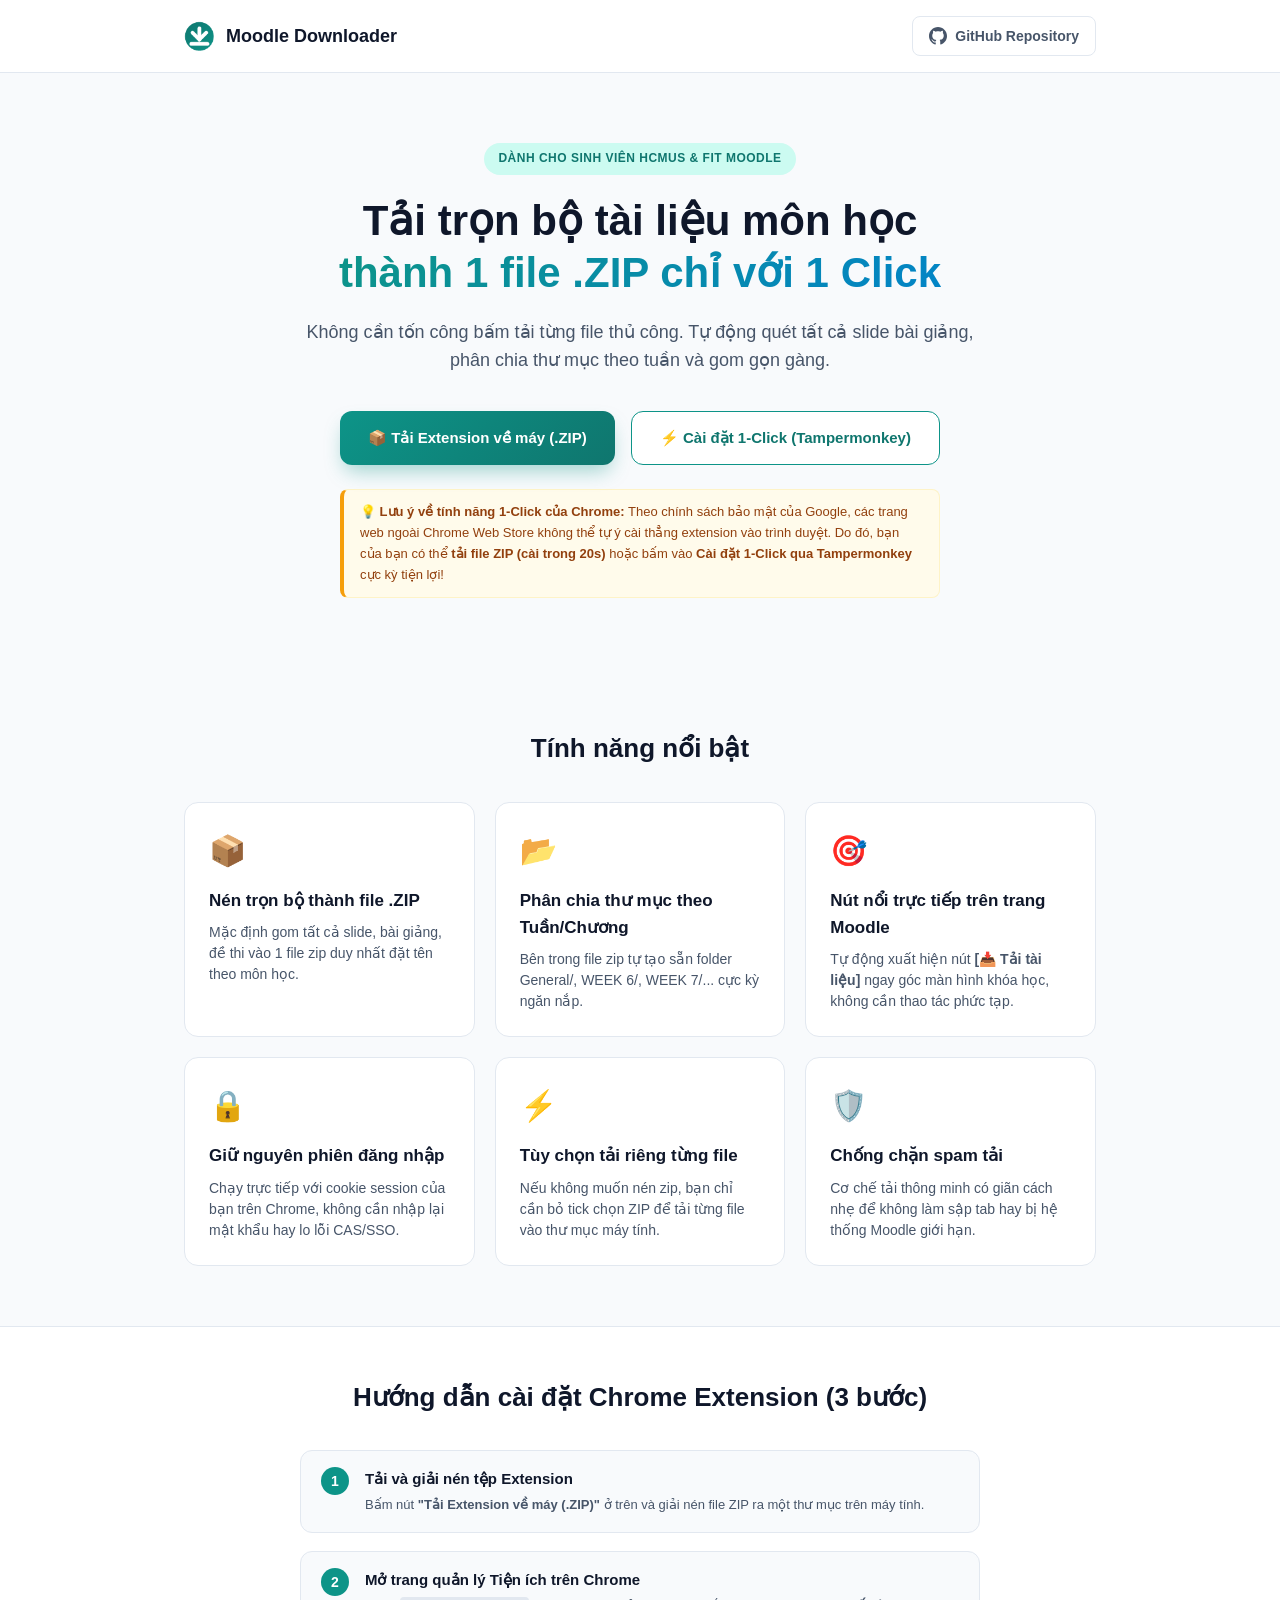
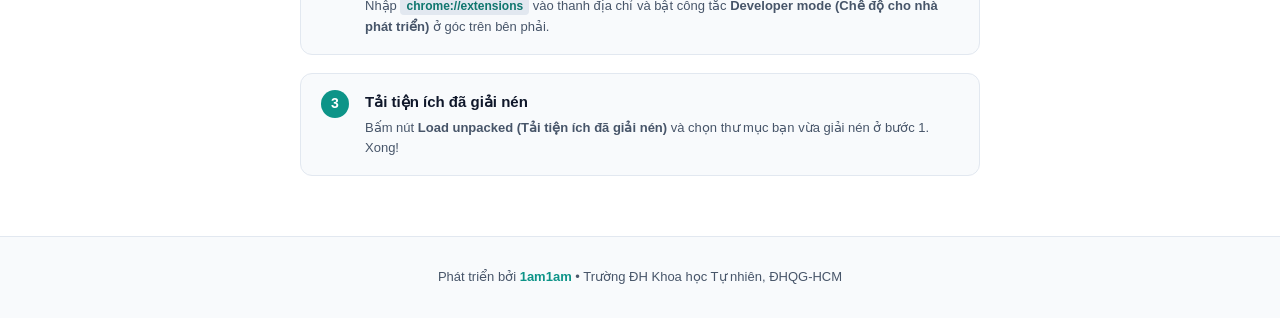
==== index.html @ b81a69bd "feat: initial commit for Moodle Course Resource Downloader" ====
<!DOCTYPE html>
<html lang="vi">
<head>
  <meta charset="UTF-8">
  <meta name="viewport" content="width=device-width, initial-scale=1.0">
  <title>Moodle Course Resource Downloader | FIT@HCMUS</title>
  <link rel="icon" href="icons/icon48.png" type="image/png">
  <style>
    :root {
      --primary: #0d9488;
      --primary-dark: #0f766e;
      --primary-light: #ccfbf1;
      --accent: #14b8a6;
      --text-main: #0f172a;
      --text-muted: #475569;
      --bg: #f8fafc;
      --card-bg: #ffffff;
    }

    * {
      box-sizing: border-box;
      margin: 0;
      padding: 0;
      font-family: -apple-system, BlinkMacSystemFont, "Segoe UI", Roboto, Helvetica, Arial, sans-serif;
    }

    body {
      background-color: var(--bg);
      color: var(--text-main);
      line-height: 1.6;
    }

    .container {
      max-width: 960px;
      margin: 0 auto;
      padding: 0 24px;
    }

    /* Header */
    header {
      background: #ffffff;
      border-bottom: 1px solid #e2e8f0;
      padding: 16px 0;
    }

    .nav-wrapper {
      display: flex;
      justify-content: space-between;
      align-items: center;
    }

    .logo-badge {
      display: flex;
      align-items: center;
      gap: 12px;
      text-decoration: none;
      color: var(--text-main);
      font-weight: 700;
      font-size: 18px;
    }

    .github-link {
      display: flex;
      align-items: center;
      gap: 8px;
      text-decoration: none;
      color: var(--text-muted);
      font-weight: 600;
      font-size: 14px;
      padding: 8px 16px;
      border-radius: 8px;
      border: 1px solid #e2e8f0;
      transition: all 0.2s;
    }

    .github-link:hover {
      background: #f1f5f9;
      color: var(--text-main);
    }

    /* Hero Section */
    .hero {
      padding: 70px 0 50px;
      text-align: center;
    }

    .badge-pill {
      display: inline-block;
      background: var(--primary-light);
      color: var(--primary-dark);
      font-size: 12px;
      font-weight: 700;
      padding: 6px 14px;
      border-radius: 999px;
      text-transform: uppercase;
      letter-spacing: 0.5px;
      margin-bottom: 20px;
    }

    .hero h1 {
      font-size: 42px;
      font-weight: 800;
      line-height: 1.25;
      color: var(--text-main);
      margin-bottom: 18px;
    }

    .hero h1 span {
      background: linear-gradient(135deg, var(--primary) 0%, #0284c7 100%);
      -webkit-background-clip: text;
      -webkit-text-fill-color: transparent;
    }

    .hero p {
      font-size: 18px;
      color: var(--text-muted);
      max-width: 680px;
      margin: 0 auto 36px;
    }

    /* CTA Buttons */
    .cta-group {
      display: flex;
      justify-content: center;
      gap: 16px;
      flex-wrap: wrap;
      margin-bottom: 24px;
    }

    .btn {
      display: inline-flex;
      align-items: center;
      gap: 10px;
      padding: 14px 28px;
      border-radius: 12px;
      font-size: 15px;
      font-weight: 700;
      text-decoration: none;
      cursor: pointer;
      transition: all 0.2s cubic-bezier(0.4, 0, 0.2, 1);
    }

    .btn-primary {
      background: linear-gradient(135deg, var(--primary) 0%, var(--primary-dark) 100%);
      color: #ffffff;
      box-shadow: 0 10px 20px -5px rgba(13, 148, 136, 0.4);
    }

    .btn-primary:hover {
      transform: translateY(-2px);
      box-shadow: 0 14px 25px -5px rgba(13, 148, 136, 0.5);
    }

    .btn-secondary {
      background: #ffffff;
      color: var(--primary-dark);
      border: 1.5px solid var(--primary);
    }

    .btn-secondary:hover {
      background: var(--primary-light);
      transform: translateY(-2px);
    }

    /* Notice box */
    .chrome-notice {
      max-width: 600px;
      margin: 0 auto 40px;
      background: #fffbeb;
      border: 1px solid #fef3c7;
      border-left: 4px solid #f59e0b;
      padding: 12px 16px;
      border-radius: 8px;
      font-size: 13px;
      color: #92400e;
      text-align: left;
    }

    /* Features Grid */
    .features-section {
      padding: 40px 0 60px;
    }

    .section-title {
      text-align: center;
      font-size: 26px;
      font-weight: 800;
      margin-bottom: 32px;
    }

    .grid {
      display: grid;
      grid-template-columns: repeat(auto-fit, minmax(280px, 1fr));
      gap: 20px;
    }

    .card {
      background: var(--card-bg);
      border: 1px solid #e2e8f0;
      border-radius: 14px;
      padding: 24px;
      transition: transform 0.2s, box-shadow 0.2s;
    }

    .card:hover {
      transform: translateY(-3px);
      box-shadow: 0 12px 20px -8px rgba(0, 0, 0, 0.08);
    }

    .card-icon {
      font-size: 30px;
      margin-bottom: 12px;
    }

    .card h3 {
      font-size: 17px;
      font-weight: 700;
      margin-bottom: 8px;
      color: var(--text-main);
    }

    .card p {
      font-size: 14px;
      color: var(--text-muted);
      line-height: 1.5;
    }

    /* Steps Section */
    .steps-section {
      background: #ffffff;
      border-top: 1px solid #e2e8f0;
      border-bottom: 1px solid #e2e8f0;
      padding: 50px 0 60px;
    }

    .step-list {
      display: flex;
      flex-direction: column;
      gap: 18px;
      max-width: 680px;
      margin: 0 auto;
    }

    .step-item {
      display: flex;
      align-items: flex-start;
      gap: 16px;
      background: #f8fafc;
      border: 1px solid #e2e8f0;
      padding: 16px 20px;
      border-radius: 12px;
    }

    .step-number {
      background: var(--primary);
      color: #ffffff;
      width: 28px;
      height: 28px;
      border-radius: 50%;
      display: flex;
      align-items: center;
      justify-content: center;
      font-weight: 700;
      font-size: 14px;
      flex-shrink: 0;
    }

    .step-content h4 {
      font-size: 15px;
      font-weight: 700;
      margin-bottom: 4px;
    }

    .step-content p {
      font-size: 13px;
      color: var(--text-muted);
    }

    .step-content code {
      background: #e2e8f0;
      padding: 2px 6px;
      border-radius: 4px;
      font-size: 12px;
      color: var(--primary-dark);
      font-weight: 600;
    }

    /* Footer */
    footer {
      padding: 30px 0;
      text-align: center;
      font-size: 13px;
      color: var(--text-muted);
    }

    footer a {
      color: var(--primary);
      text-decoration: none;
      font-weight: 600;
    }
  </style>
</head>
<body>

  <!-- Navigation -->
  <header>
    <div class="container nav-wrapper">
      <a href="#" class="logo-badge">
        <img src="icons/icon48.png" alt="Logo" width="30" height="30">
        <span>Moodle Downloader</span>
      </a>
      <a href="https://github.com/1am1am/moodle-resource-downloader" target="_blank" class="github-link">
        <svg width="18" height="18" viewBox="0 0 24 24" fill="currentColor">
          <path d="M12 0c-6.626 0-12 5.373-12 12 0 5.302 3.438 9.8 8.207 11.387.599.111.793-.261.793-.577v-2.234c-3.338.726-4.033-1.416-4.033-1.416-.546-1.387-1.333-1.756-1.333-1.756-1.089-.745.083-.729.083-.729 1.205.084 1.839 1.237 1.839 1.237 1.07 1.834 2.807 1.304 3.492.997.107-.775.418-1.305.762-1.604-2.665-.305-5.467-1.334-5.467-5.931 0-1.311.469-2.381 1.236-3.221-.124-.303-.535-1.524.117-3.176 0 0 1.008-.322 3.301 1.23.957-.266 1.983-.399 3.003-.404 1.02.005 2.047.138 3.006.404 2.291-1.552 3.297-1.23 3.297-1.23.653 1.653.242 2.874.118 3.176.77.84 1.235 1.911 1.235 3.221 0 4.609-2.807 5.624-5.479 5.921.43.372.823 1.102.823 2.222v3.293c0 .319.192.694.801.576 4.765-1.589 8.199-6.086 8.199-11.386 0-6.627-5.373-12-12-12z"/>
        </svg>
        <span>GitHub Repository</span>
      </a>
    </div>
  </header>

  <!-- Hero -->
  <section class="hero">
    <div class="container">
      <span class="badge-pill">Dành cho sinh viên HCMUS & FIT Moodle</span>
      <h1>Tải trọn bộ tài liệu môn học<br><span>thành 1 file .ZIP chỉ với 1 Click</span></h1>
      <p>Không cần tốn công bấm tải từng file thủ công. Tự động quét tất cả slide bài giảng, phân chia thư mục theo tuần và gom gọn gàng.</p>

      <div class="cta-group">
        <a href="moodle-downloader-extension.zip" class="btn btn-primary" download>
          <span>📦 Tải Extension về máy (.ZIP)</span>
        </a>
        <a href="https://raw.githubusercontent.com/1am1am/moodle-resource-downloader/main/moodle-downloader.user.js" class="btn btn-secondary" target="_blank">
          <span>⚡ Cài đặt 1-Click (Tampermonkey)</span>
        </a>
      </div>

      <div class="chrome-notice">
        <strong>💡 Lưu ý về tính năng 1-Click của Chrome:</strong> Theo chính sách bảo mật của Google, các trang web ngoài Chrome Web Store không thể tự ý cài thẳng extension vào trình duyệt. Do đó, bạn của bạn có thể <strong>tải file ZIP (cài trong 20s)</strong> hoặc bấm vào <strong>Cài đặt 1-Click qua Tampermonkey</strong> cực kỳ tiện lợi!
      </div>
    </div>
  </section>

  <!-- Features -->
  <section class="features-section">
    <div class="container">
      <h2 class="section-title">Tính năng nổi bật</h2>
      <div class="grid">
        <div class="card">
          <div class="card-icon">📦</div>
          <h3>Nén trọn bộ thành file .ZIP</h3>
          <p>Mặc định gom tất cả slide, bài giảng, đề thi vào 1 file zip duy nhất đặt tên theo môn học.</p>
        </div>
        <div class="card">
          <div class="card-icon">📂</div>
          <h3>Phân chia thư mục theo Tuần/Chương</h3>
          <p>Bên trong file zip tự tạo sẵn folder <code>General/</code>, <code>WEEK 6/</code>, <code>WEEK 7/</code>... cực kỳ ngăn nắp.</p>
        </div>
        <div class="card">
          <div class="card-icon">🎯</div>
          <h3>Nút nổi trực tiếp trên trang Moodle</h3>
          <p>Tự động xuất hiện nút <strong>[📥 Tải tài liệu]</strong> ngay góc màn hình khóa học, không cần thao tác phức tạp.</p>
        </div>
        <div class="card">
          <div class="card-icon">🔒</div>
          <h3>Giữ nguyên phiên đăng nhập</h3>
          <p>Chạy trực tiếp với cookie session của bạn trên Chrome, không cần nhập lại mật khẩu hay lo lỗi CAS/SSO.</p>
        </div>
        <div class="card">
          <div class="card-icon">⚡</div>
          <h3>Tùy chọn tải riêng từng file</h3>
          <p>Nếu không muốn nén zip, bạn chỉ cần bỏ tick chọn ZIP để tải từng file vào thư mục máy tính.</p>
        </div>
        <div class="card">
          <div class="card-icon">🛡️</div>
          <h3>Chống chặn spam tải</h3>
          <p>Cơ chế tải thông minh có giãn cách nhẹ để không làm sập tab hay bị hệ thống Moodle giới hạn.</p>
        </div>
      </div>
    </div>
  </section>

  <!-- Installation Steps -->
  <section class="steps-section">
    <div class="container">
      <h2 class="section-title">Hướng dẫn cài đặt Chrome Extension (3 bước)</h2>
      <div class="step-list">
        <div class="step-item">
          <div class="step-number">1</div>
          <div class="step-content">
            <h4>Tải và giải nén tệp Extension</h4>
            <p>Bấm nút <strong>"Tải Extension về máy (.ZIP)"</strong> ở trên và giải nén file ZIP ra một thư mục trên máy tính.</p>
          </div>
        </div>
        <div class="step-item">
          <div class="step-number">2</div>
          <div class="step-content">
            <h4>Mở trang quản lý Tiện ích trên Chrome</h4>
            <p>Nhập <code>chrome://extensions</code> vào thanh địa chỉ và bật công tắc <strong>Developer mode (Chế độ cho nhà phát triển)</strong> ở góc trên bên phải.</p>
          </div>
        </div>
        <div class="step-item">
          <div class="step-number">3</div>
          <div class="step-content">
            <h4>Tải tiện ích đã giải nén</h4>
            <p>Bấm nút <strong>Load unpacked (Tải tiện ích đã giải nén)</strong> và chọn thư mục bạn vừa giải nén ở bước 1. Xong!</p>
          </div>
        </div>
      </div>
    </div>
  </section>

  <!-- Footer -->
  <footer>
    <div class="container">
      <p>Phát triển bởi <a href="https://github.com/1am1am" target="_blank">1am1am</a> • Trường ĐH Khoa học Tự nhiên, ĐHQG-HCM</p>
    </div>
  </footer>

</body>
</html>
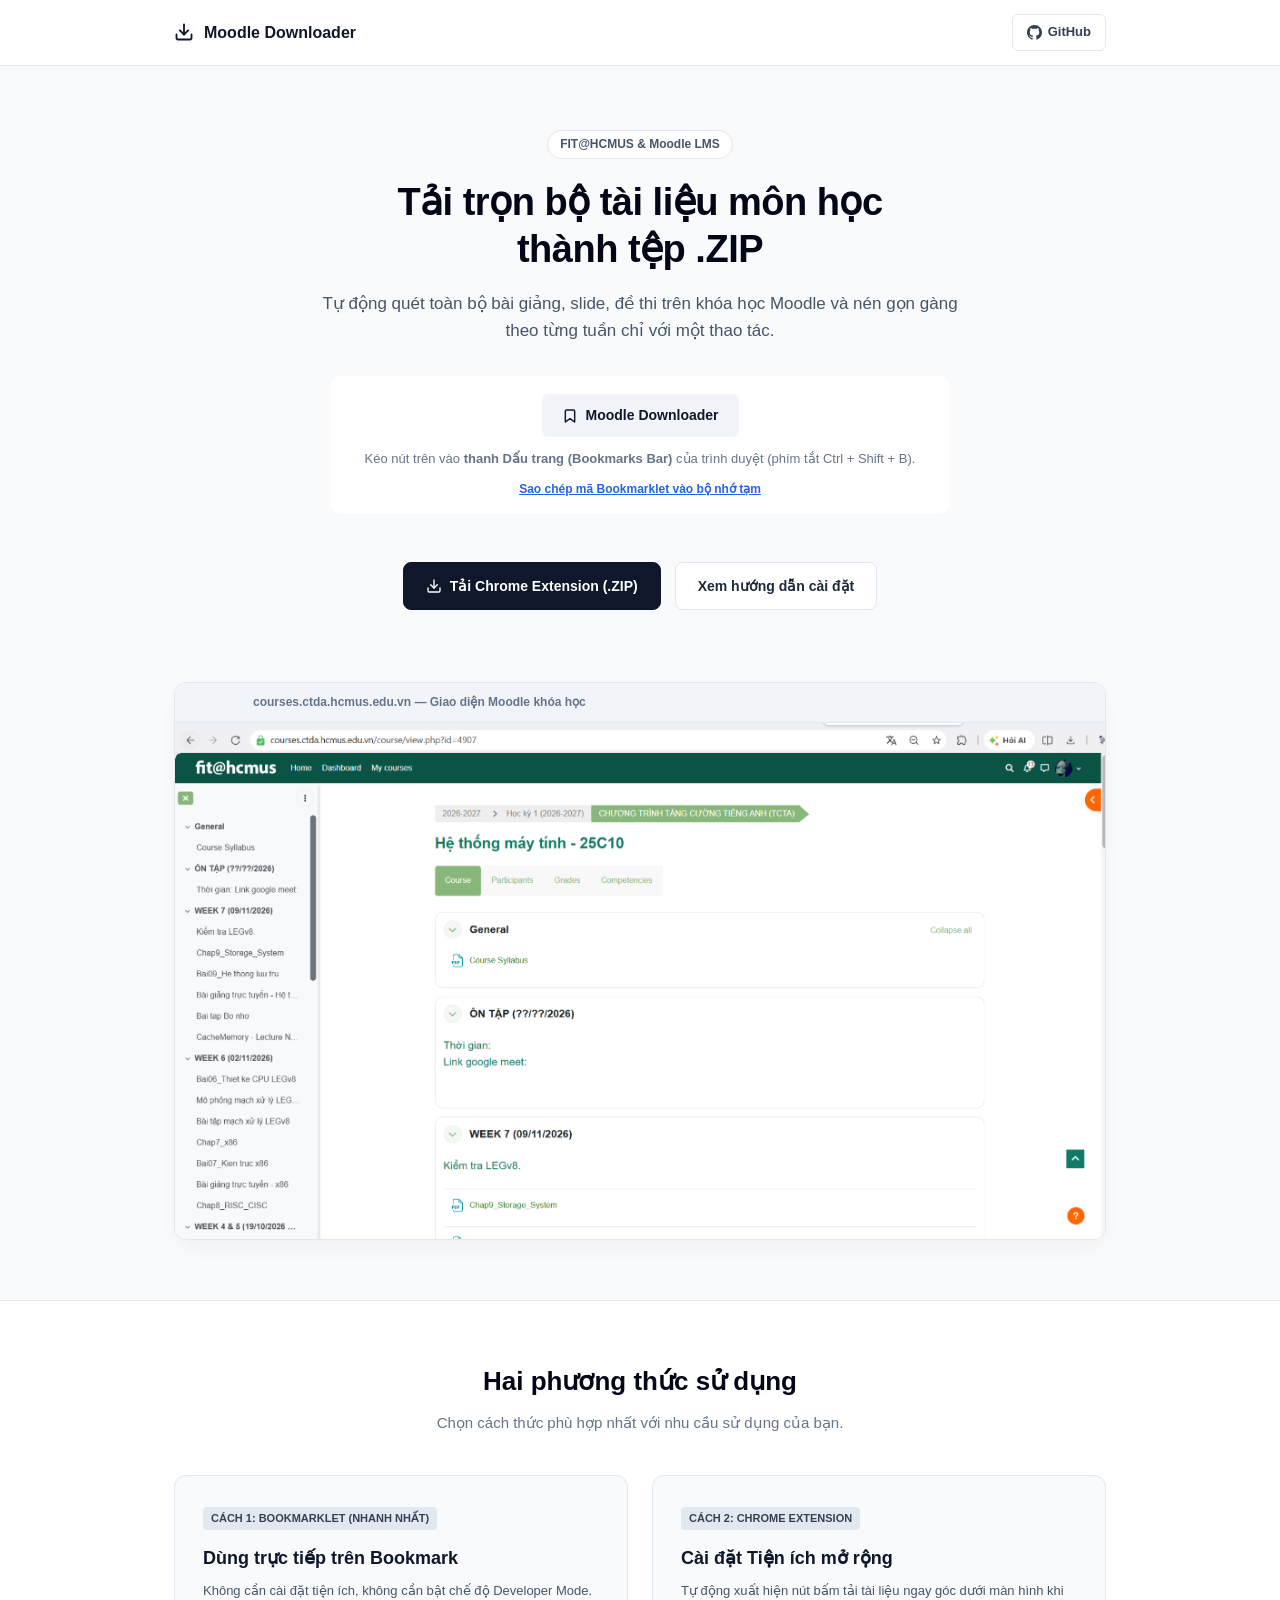
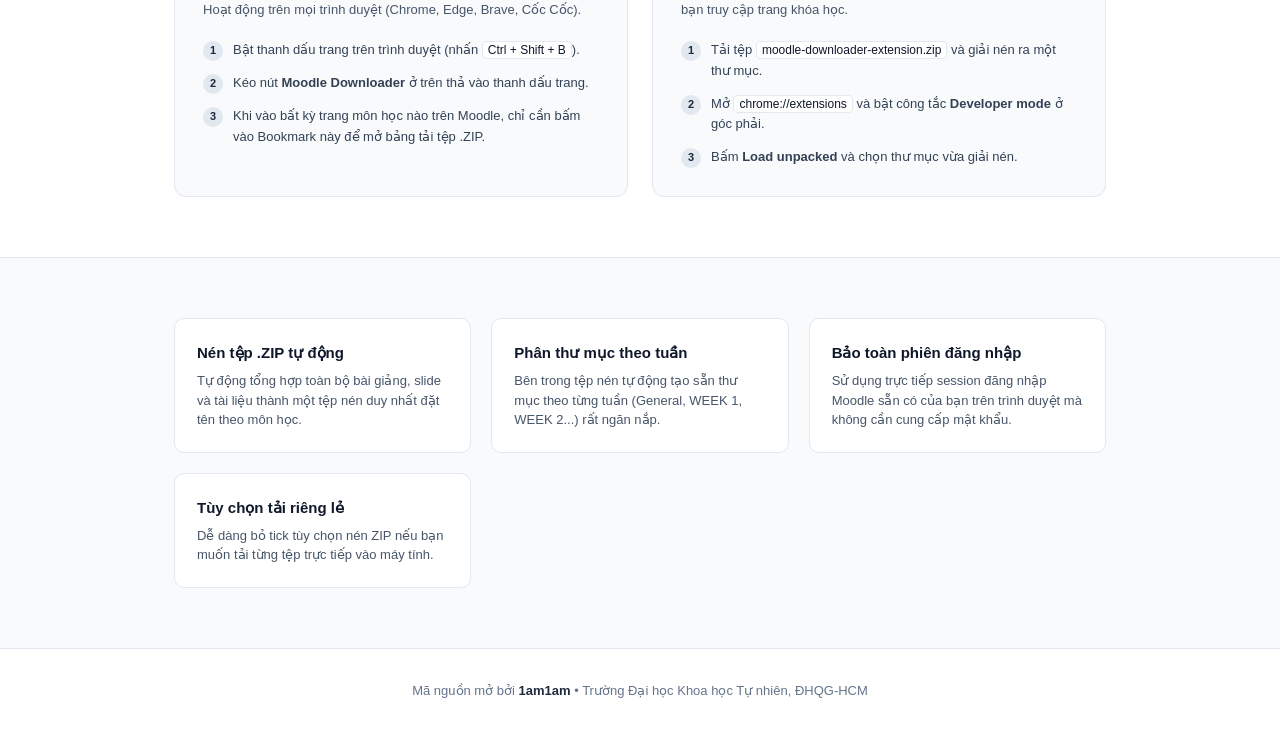
==== commit 04d808a4: "refactor: replace Tampermonkey with Bookmarklet, redesign UI with neutral palette, add demo screensh" ====
--- a/index.html
+++ b/index.html
@@ -3,18 +3,22 @@
 <head>
   <meta charset="UTF-8">
   <meta name="viewport" content="width=device-width, initial-scale=1.0">
-  <title>Moodle Course Resource Downloader | FIT@HCMUS</title>
+  <title>Moodle Course Downloader | FIT@HCMUS</title>
   <link rel="icon" href="icons/icon48.png" type="image/png">
   <style>
     :root {
-      --primary: #0d9488;
-      --primary-dark: #0f766e;
-      --primary-light: #ccfbf1;
-      --accent: #14b8a6;
-      --text-main: #0f172a;
-      --text-muted: #475569;
-      --bg: #f8fafc;
-      --card-bg: #ffffff;
+      --slate-950: #020617;
+      --slate-900: #0f172a;
+      --slate-800: #1e293b;
+      --slate-700: #334155;
+      --slate-600: #475569;
+      --slate-500: #64748b;
+      --slate-400: #94a3b8;
+      --slate-200: #e2e8f0;
+      --slate-100: #f1f5f9;
+      --slate-50: #f8fafc;
+      --blue-600: #2563eb;
+      --blue-700: #1d4ed8;
     }
 
     * {
@@ -25,13 +29,14 @@
     }
 
     body {
-      background-color: var(--bg);
-      color: var(--text-main);
+      background-color: var(--slate-50);
+      color: var(--slate-900);
       line-height: 1.6;
+      -webkit-font-smoothing: antialiased;
     }
 
     .container {
-      max-width: 960px;
+      max-width: 980px;
       margin: 0 auto;
       padding: 0 24px;
     }
@@ -39,8 +44,11 @@
     /* Header */
     header {
       background: #ffffff;
-      border-bottom: 1px solid #e2e8f0;
-      padding: 16px 0;
+      border-bottom: 1px solid var(--slate-200);
+      padding: 14px 0;
+      position: sticky;
+      top: 0;
+      z-index: 100;
     }
 
     .nav-wrapper {
@@ -49,80 +57,85 @@
       align-items: center;
     }
 
-    .logo-badge {
+    .logo {
+      display: flex;
+      align-items: center;
+      gap: 10px;
+      text-decoration: none;
+      color: var(--slate-900);
+      font-weight: 700;
+      font-size: 16px;
+    }
+
+    .nav-links {
       display: flex;
       align-items: center;
       gap: 12px;
+    }
+
+    .nav-btn {
+      display: inline-flex;
+      align-items: center;
+      gap: 6px;
+      padding: 7px 14px;
+      border-radius: 6px;
+      font-size: 13px;
+      font-weight: 600;
       text-decoration: none;
-      color: var(--text-main);
-      font-weight: 700;
-      font-size: 18px;
-    }
-
-    .github-link {
-      display: flex;
-      align-items: center;
-      gap: 8px;
-      text-decoration: none;
-      color: var(--text-muted);
-      font-weight: 600;
-      font-size: 14px;
-      padding: 8px 16px;
-      border-radius: 8px;
-      border: 1px solid #e2e8f0;
-      transition: all 0.2s;
-    }
-
-    .github-link:hover {
-      background: #f1f5f9;
-      color: var(--text-main);
-    }
-
-    /* Hero Section */
+      transition: all 0.15s ease;
+    }
+
+    .nav-btn-secondary {
+      color: var(--slate-700);
+      border: 1px solid var(--slate-200);
+      background: #ffffff;
+    }
+
+    .nav-btn-secondary:hover {
+      background: var(--slate-100);
+      color: var(--slate-900);
+    }
+
+    /* Hero */
     .hero {
-      padding: 70px 0 50px;
+      padding: 64px 0 48px;
       text-align: center;
     }
 
     .badge-pill {
       display: inline-block;
-      background: var(--primary-light);
-      color: var(--primary-dark);
+      background: #ffffff;
+      color: var(--slate-600);
       font-size: 12px;
-      font-weight: 700;
-      padding: 6px 14px;
-      border-radius: 999px;
-      text-transform: uppercase;
-      letter-spacing: 0.5px;
+      font-weight: 600;
+      padding: 4px 12px;
+      border-radius: 99px;
+      border: 1px solid var(--slate-200);
       margin-bottom: 20px;
     }
 
     .hero h1 {
-      font-size: 42px;
+      font-size: 38px;
       font-weight: 800;
       line-height: 1.25;
-      color: var(--text-main);
-      margin-bottom: 18px;
-    }
-
-    .hero h1 span {
-      background: linear-gradient(135deg, var(--primary) 0%, #0284c7 100%);
-      -webkit-background-clip: text;
-      -webkit-text-fill-color: transparent;
+      color: var(--slate-950);
+      margin-bottom: 16px;
+      letter-spacing: -0.5px;
     }
 
     .hero p {
-      font-size: 18px;
-      color: var(--text-muted);
-      max-width: 680px;
-      margin: 0 auto 36px;
-    }
-
-    /* CTA Buttons */
-    .cta-group {
+      font-size: 17px;
+      color: var(--slate-600);
+      max-width: 640px;
+      margin: 0 auto 32px;
+    }
+
+    /* CTA Area */
+    .cta-area {
       display: flex;
       justify-content: center;
-      gap: 16px;
+      align-items: center;
+      gap: 14px;
       flex-wrap: wrap;
       margin-bottom: 24px;
     }
@@ -130,173 +143,291 @@
     .btn {
       display: inline-flex;
       align-items: center;
-      gap: 10px;
-      padding: 14px 28px;
-      border-radius: 12px;
-      font-size: 15px;
-      font-weight: 700;
+      gap: 8px;
+      padding: 12px 22px;
+      border-radius: 8px;
+      font-size: 14px;
+      font-weight: 600;
       text-decoration: none;
       cursor: pointer;
-      transition: all 0.2s cubic-bezier(0.4, 0, 0.2, 1);
-    }
-
-    .btn-primary {
-      background: linear-gradient(135deg, var(--primary) 0%, var(--primary-dark) 100%);
+      transition: all 0.15s ease;
+    }
+
+    .btn-dark {
+      background: var(--slate-900);
       color: #ffffff;
-      box-shadow: 0 10px 20px -5px rgba(13, 148, 136, 0.4);
-    }
-
-    .btn-primary:hover {
-      transform: translateY(-2px);
-      box-shadow: 0 14px 25px -5px rgba(13, 148, 136, 0.5);
-    }
-
-    .btn-secondary {
-      background: #ffffff;
-      color: var(--primary-dark);
-      border: 1.5px solid var(--primary);
-    }
-
-    .btn-secondary:hover {
-      background: var(--primary-light);
-      transform: translateY(-2px);
-    }
-
-    /* Notice box */
-    .chrome-notice {
-      max-width: 600px;
-      margin: 0 auto 40px;
-      background: #fffbeb;
-      border: 1px solid #fef3c7;
-      border-left: 4px solid #f59e0b;
-      padding: 12px 16px;
-      border-radius: 8px;
+      border: 1px solid var(--slate-900);
+    }
+
+    .btn-dark:hover {
+      background: var(--slate-800);
+      transform: translateY(-1px);
+    }
+
+    .btn-light {
+      background: #ffffff;
+      color: var(--slate-800);
+      border: 1px solid var(--slate-200);
+    }
+
+    .btn-light:hover {
+      background: var(--slate-100);
+      border-color: var(--slate-300);
+      transform: translateY(-1px);
+    }
+
+    /* Bookmarklet draggable box */
+    .bookmarklet-box {
+      max-width: 620px;
+      margin: 0 auto 48px;
+      background: #ffffff;
+      border: 1px dashed var(--slate-300);
+      border-radius: 10px;
+      padding: 18px 24px;
+      display: flex;
+      flex-direction: column;
+      align-items: center;
+      gap: 12px;
+    }
+
+    .bookmarklet-item {
+      display: inline-flex;
+      align-items: center;
+      gap: 8px;
+      background: var(--slate-100);
+      color: var(--slate-900);
+      padding: 10px 20px;
+      border-radius: 6px;
+      border: 1px solid var(--slate-300);
+      font-size: 14px;
+      font-weight: 700;
+      cursor: grab;
+      user-select: none;
+      text-decoration: none;
+    }
+
+    .bookmarklet-item:hover {
+      background: var(--slate-200);
+    }
+
+    .bookmarklet-item:active {
+      cursor: grabbing;
+    }
+
+    .bookmarklet-desc {
       font-size: 13px;
-      color: #92400e;
-      text-align: left;
-    }
-
-    /* Features Grid */
-    .features-section {
-      padding: 40px 0 60px;
-    }
-
-    .section-title {
+      color: var(--slate-500);
+    }
+
+    .copy-link-btn {
+      background: none;
+      border: none;
+      color: var(--blue-600);
+      font-size: 12px;
+      font-weight: 600;
+      cursor: pointer;
+      text-decoration: underline;
+    }
+
+    /* Demo Preview Card */
+    .preview-section {
+      margin-bottom: 60px;
+    }
+
+    .window-card {
+      background: #ffffff;
+      border: 1px solid var(--slate-200);
+      border-radius: 12px;
+      box-shadow: 0 10px 25px -5px rgba(0, 0, 0, 0.05);
+      overflow: hidden;
+    }
+
+    .window-header {
+      background: var(--slate-100);
+      border-bottom: 1px solid var(--slate-200);
+      padding: 10px 16px;
+      display: flex;
+      align-items: center;
+      gap: 8px;
+    }
+
+    .window-dot {
+      width: 10px;
+      height: 10px;
+      border-radius: 50%;
+      background: var(--slate-300);
+    }
+
+    .window-title {
+      margin-left: 8px;
+      font-size: 12px;
+      color: var(--slate-500);
+      font-weight: 600;
+    }
+
+    .window-body {
+      padding: 0;
+      background: #ffffff;
+    }
+
+    .window-body img {
+      width: 100%;
+      height: auto;
+      display: block;
+    }
+
+    /* Methods Section */
+    .methods-section {
+      background: #ffffff;
+      border-top: 1px solid var(--slate-200);
+      border-bottom: 1px solid var(--slate-200);
+      padding: 60px 0;
+    }
+
+    .section-head {
       text-align: center;
+      margin-bottom: 40px;
+    }
+
+    .section-head h2 {
       font-size: 26px;
       font-weight: 800;
-      margin-bottom: 32px;
-    }
-
-    .grid {
+      color: var(--slate-950);
+      margin-bottom: 8px;
+    }
+
+    .section-head p {
+      font-size: 15px;
+      color: var(--slate-500);
+    }
+
+    .methods-grid {
+      display: grid;
+      grid-template-columns: repeat(auto-fit, minmax(380px, 1fr));
+      gap: 24px;
+    }
+
+    .method-card {
+      border: 1px solid var(--slate-200);
+      border-radius: 12px;
+      padding: 28px;
+      background: var(--slate-50);
+    }
+
+    .method-badge {
+      display: inline-block;
+      font-size: 11px;
+      font-weight: 700;
+      text-transform: uppercase;
+      padding: 3px 8px;
+      border-radius: 4px;
+      margin-bottom: 14px;
+      background: var(--slate-200);
+      color: var(--slate-700);
+    }
+
+    .method-card h3 {
+      font-size: 18px;
+      font-weight: 700;
+      margin-bottom: 8px;
+      color: var(--slate-900);
+    }
+
+    .method-card p {
+      font-size: 13px;
+      color: var(--slate-600);
+      margin-bottom: 20px;
+      line-height: 1.5;
+    }
+
+    .steps-list {
+      list-style: none;
+      display: flex;
+      flex-direction: column;
+      gap: 12px;
+    }
+
+    .step-entry {
+      display: flex;
+      align-items: flex-start;
+      gap: 10px;
+      font-size: 13px;
+      color: var(--slate-700);
+    }
+
+    .step-idx {
+      background: var(--slate-200);
+      color: var(--slate-800);
+      width: 20px;
+      height: 20px;
+      border-radius: 50%;
+      display: flex;
+      align-items: center;
+      justify-content: center;
+      font-size: 11px;
+      font-weight: 700;
+      flex-shrink: 0;
+      margin-top: 1px;
+    }
+
+    .step-entry code {
+      background: #ffffff;
+      border: 1px solid var(--slate-200);
+      padding: 1px 5px;
+      border-radius: 4px;
+      font-size: 12px;
+      color: var(--slate-900);
+    }
+
+    /* Features Section */
+    .features-section {
+      padding: 60px 0;
+    }
+
+    .feat-grid {
       display: grid;
       grid-template-columns: repeat(auto-fit, minmax(280px, 1fr));
       gap: 20px;
     }
 
-    .card {
-      background: var(--card-bg);
-      border: 1px solid #e2e8f0;
-      border-radius: 14px;
-      padding: 24px;
-      transition: transform 0.2s, box-shadow 0.2s;
-    }
-
-    .card:hover {
-      transform: translateY(-3px);
-      box-shadow: 0 12px 20px -8px rgba(0, 0, 0, 0.08);
-    }
-
-    .card-icon {
-      font-size: 30px;
-      margin-bottom: 12px;
-    }
-
-    .card h3 {
-      font-size: 17px;
-      font-weight: 700;
-      margin-bottom: 8px;
-      color: var(--text-main);
-    }
-
-    .card p {
-      font-size: 14px;
-      color: var(--text-muted);
-      line-height: 1.5;
-    }
-
-    /* Steps Section */
-    .steps-section {
-      background: #ffffff;
-      border-top: 1px solid #e2e8f0;
-      border-bottom: 1px solid #e2e8f0;
-      padding: 50px 0 60px;
-    }
-
-    .step-list {
-      display: flex;
-      flex-direction: column;
-      gap: 18px;
-      max-width: 680px;
-      margin: 0 auto;
-    }
-
-    .step-item {
-      display: flex;
-      align-items: flex-start;
-      gap: 16px;
-      background: #f8fafc;
-      border: 1px solid #e2e8f0;
-      padding: 16px 20px;
-      border-radius: 12px;
-    }
-
-    .step-number {
-      background: var(--primary);
-      color: #ffffff;
-      width: 28px;
-      height: 28px;
-      border-radius: 50%;
-      display: flex;
-      align-items: center;
-      justify-content: center;
-      font-weight: 700;
-      font-size: 14px;
-      flex-shrink: 0;
-    }
-
-    .step-content h4 {
+    .feat-card {
+      background: #ffffff;
+      border: 1px solid var(--slate-200);
+      border-radius: 10px;
+      padding: 22px;
+    }
+
+    .feat-card h4 {
       font-size: 15px;
       font-weight: 700;
-      margin-bottom: 4px;
-    }
-
-    .step-content p {
+      margin-bottom: 6px;
+      color: var(--slate-900);
+    }
+
+    .feat-card p {
       font-size: 13px;
-      color: var(--text-muted);
-    }
-
-    .step-content code {
-      background: #e2e8f0;
-      padding: 2px 6px;
-      border-radius: 4px;
-      font-size: 12px;
-      color: var(--primary-dark);
-      font-weight: 600;
+      color: var(--slate-600);
+      line-height: 1.5;
     }
 
     /* Footer */
     footer {
-      padding: 30px 0;
+      border-top: 1px solid var(--slate-200);
+      padding: 32px 0;
       text-align: center;
       font-size: 13px;
-      color: var(--text-muted);
+      color: var(--slate-500);
+      background: #ffffff;
     }
 
     footer a {
-      color: var(--primary);
+      color: var(--slate-800);
       text-decoration: none;
       font-weight: 600;
+    }
+
+    footer a:hover {
+      text-decoration: underline;
     }
   </style>
 </head>
@@ -305,116 +436,171 @@
   <!-- Navigation -->
   <header>
     <div class="container nav-wrapper">
-      <a href="#" class="logo-badge">
-        <img src="icons/icon48.png" alt="Logo" width="30" height="30">
+      <a href="#" class="logo">
+        <svg width="20" height="20" viewBox="0 0 24 24" fill="none" stroke="currentColor" stroke-width="2.2" stroke-linecap="round" stroke-linejoin="round">
+          <path d="M21 15v4a2 2 0 0 1-2 2H5a2 2 0 0 1-2-2v-4"></path>
+          <polyline points="7 10 12 15 17 10"></polyline>
+          <line x1="12" y1="15" x2="12" y2="3"></line>
+        </svg>
         <span>Moodle Downloader</span>
       </a>
-      <a href="https://github.com/1am1am/moodle-resource-downloader" target="_blank" class="github-link">
-        <svg width="18" height="18" viewBox="0 0 24 24" fill="currentColor">
-          <path d="M12 0c-6.626 0-12 5.373-12 12 0 5.302 3.438 9.8 8.207 11.387.599.111.793-.261.793-.577v-2.234c-3.338.726-4.033-1.416-4.033-1.416-.546-1.387-1.333-1.756-1.333-1.756-1.089-.745.083-.729.083-.729 1.205.084 1.839 1.237 1.839 1.237 1.07 1.834 2.807 1.304 3.492.997.107-.775.418-1.305.762-1.604-2.665-.305-5.467-1.334-5.467-5.931 0-1.311.469-2.381 1.236-3.221-.124-.303-.535-1.524.117-3.176 0 0 1.008-.322 3.301 1.23.957-.266 1.983-.399 3.003-.404 1.02.005 2.047.138 3.006.404 2.291-1.552 3.297-1.23 3.297-1.23.653 1.653.242 2.874.118 3.176.77.84 1.235 1.911 1.235 3.221 0 4.609-2.807 5.624-5.479 5.921.43.372.823 1.102.823 2.222v3.293c0 .319.192.694.801.576 4.765-1.589 8.199-6.086 8.199-11.386 0-6.627-5.373-12-12-12z"/>
-        </svg>
-        <span>GitHub Repository</span>
-      </a>
+      <div class="nav-links">
+        <a href="https://github.com/1am1am/moodle-resource-downloader" target="_blank" class="nav-btn nav-btn-secondary">
+          <svg width="15" height="15" viewBox="0 0 24 24" fill="currentColor">
+            <path d="M12 0c-6.626 0-12 5.373-12 12 0 5.302 3.438 9.8 8.207 11.387.599.111.793-.261.793-.577v-2.234c-3.338.726-4.033-1.416-4.033-1.416-.546-1.387-1.333-1.756-1.333-1.756-1.089-.745.083-.729.083-.729 1.205.084 1.839 1.237 1.839 1.237 1.07 1.834 2.807 1.304 3.492.997.107-.775.418-1.305.762-1.604-2.665-.305-5.467-1.334-5.467-5.931 0-1.311.469-2.381 1.236-3.221-.124-.303-.535-1.524.117-3.176 0 0 1.008-.322 3.301 1.23.957-.266 1.983-.399 3.003-.404 1.02.005 2.047.138 3.006.404 2.291-1.552 3.297-1.23 3.297-1.23.653 1.653.242 2.874.118 3.176.77.84 1.235 1.911 1.235 3.221 0 4.609-2.807 5.624-5.479 5.921.43.372.823 1.102.823 2.222v3.293c0 .319.192.694.801.576 4.765-1.589 8.199-6.086 8.199-11.386 0-6.627-5.373-12-12-12z"/>
+          </svg>
+          <span>GitHub</span>
+        </a>
+      </div>
     </div>
   </header>
 
-  <!-- Hero -->
+  <!-- Hero Section -->
   <section class="hero">
     <div class="container">
-      <span class="badge-pill">Dành cho sinh viên HCMUS & FIT Moodle</span>
-      <h1>Tải trọn bộ tài liệu môn học<br><span>thành 1 file .ZIP chỉ với 1 Click</span></h1>
-      <p>Không cần tốn công bấm tải từng file thủ công. Tự động quét tất cả slide bài giảng, phân chia thư mục theo tuần và gom gọn gàng.</p>
-
-      <div class="cta-group">
-        <a href="moodle-downloader-extension.zip" class="btn btn-primary" download>
-          <span>📦 Tải Extension về máy (.ZIP)</span>
+      <div class="badge-pill">FIT@HCMUS & Moodle LMS</div>
+      <h1>Tải trọn bộ tài liệu môn học<br>thành tệp .ZIP</h1>
+      <p>Tự động quét toàn bộ bài giảng, slide, đề thi trên khóa học Moodle và nén gọn gàng theo từng tuần chỉ với một thao tác.</p>
+
+      <!-- Bookmarklet CTA -->
+      <div class="bookmarklet-box">
+        <a id="bm-link" class="bookmarklet-item" href="javascript:(function(){var s=document.createElement('script');s.src='https://1am1am.github.io/moodle-resource-downloader/bookmarklet.js?t='+Date.now();document.head.appendChild(s);})();" title="Kéo nút này vào thanh Dấu trang của trình duyệt">
+          <svg width="16" height="16" viewBox="0 0 24 24" fill="none" stroke="currentColor" stroke-width="2.2" stroke-linecap="round" stroke-linejoin="round">
+            <path d="M19 21l-7-5-7 5V5a2 2 0 0 1 2-2h10a2 2 0 0 1 2 2z"></path>
+          </svg>
+          <span>Moodle Downloader</span>
         </a>
-        <a href="https://raw.githubusercontent.com/1am1am/moodle-resource-downloader/main/moodle-downloader.user.js" class="btn btn-secondary" target="_blank">
-          <span>⚡ Cài đặt 1-Click (Tampermonkey)</span>
+        <div class="bookmarklet-desc">
+          Kéo nút trên vào <strong>thanh Dấu trang (Bookmarks Bar)</strong> của trình duyệt (phím tắt <code>Ctrl + Shift + B</code>).
+        </div>
+        <button id="copy-bm-btn" class="copy-link-btn">Sao chép mã Bookmarklet vào bộ nhớ tạm</button>
+      </div>
+
+      <div class="cta-area">
+        <a href="moodle-downloader-extension.zip" class="btn btn-dark" download>
+          <svg width="16" height="16" viewBox="0 0 24 24" fill="none" stroke="currentColor" stroke-width="2" stroke-linecap="round" stroke-linejoin="round">
+            <path d="M21 15v4a2 2 0 0 1-2 2H5a2 2 0 0 1-2-2v-4"></path>
+            <polyline points="7 10 12 15 17 10"></polyline>
+            <line x1="12" y1="15" x2="12" y2="3"></line>
+          </svg>
+          <span>Tải Chrome Extension (.ZIP)</span>
         </a>
-      </div>
-
-      <div class="chrome-notice">
-        <strong>💡 Lưu ý về tính năng 1-Click của Chrome:</strong> Theo chính sách bảo mật của Google, các trang web ngoài Chrome Web Store không thể tự ý cài thẳng extension vào trình duyệt. Do đó, bạn của bạn có thể <strong>tải file ZIP (cài trong 20s)</strong> hoặc bấm vào <strong>Cài đặt 1-Click qua Tampermonkey</strong> cực kỳ tiện lợi!
+        <a href="#instructions" class="btn btn-light">
+          <span>Xem hướng dẫn cài đặt</span>
+        </a>
       </div>
     </div>
   </section>
 
-  <!-- Features -->
-  <section class="features-section">
+  <!-- Demo Preview -->
+  <section class="preview-section">
     <div class="container">
-      <h2 class="section-title">Tính năng nổi bật</h2>
-      <div class="grid">
-        <div class="card">
-          <div class="card-icon">📦</div>
-          <h3>Nén trọn bộ thành file .ZIP</h3>
-          <p>Mặc định gom tất cả slide, bài giảng, đề thi vào 1 file zip duy nhất đặt tên theo môn học.</p>
-        </div>
-        <div class="card">
-          <div class="card-icon">📂</div>
-          <h3>Phân chia thư mục theo Tuần/Chương</h3>
-          <p>Bên trong file zip tự tạo sẵn folder <code>General/</code>, <code>WEEK 6/</code>, <code>WEEK 7/</code>... cực kỳ ngăn nắp.</p>
-        </div>
-        <div class="card">
-          <div class="card-icon">🎯</div>
-          <h3>Nút nổi trực tiếp trên trang Moodle</h3>
-          <p>Tự động xuất hiện nút <strong>[📥 Tải tài liệu]</strong> ngay góc màn hình khóa học, không cần thao tác phức tạp.</p>
-        </div>
-        <div class="card">
-          <div class="card-icon">🔒</div>
-          <h3>Giữ nguyên phiên đăng nhập</h3>
-          <p>Chạy trực tiếp với cookie session của bạn trên Chrome, không cần nhập lại mật khẩu hay lo lỗi CAS/SSO.</p>
-        </div>
-        <div class="card">
-          <div class="card-icon">⚡</div>
-          <h3>Tùy chọn tải riêng từng file</h3>
-          <p>Nếu không muốn nén zip, bạn chỉ cần bỏ tick chọn ZIP để tải từng file vào thư mục máy tính.</p>
-        </div>
-        <div class="card">
-          <div class="card-icon">🛡️</div>
-          <h3>Chống chặn spam tải</h3>
-          <p>Cơ chế tải thông minh có giãn cách nhẹ để không làm sập tab hay bị hệ thống Moodle giới hạn.</p>
+      <div class="window-card">
+        <div class="window-header">
+          <div class="window-dot"></div>
+          <div class="window-dot"></div>
+          <div class="window-dot"></div>
+          <span class="window-title">courses.ctda.hcmus.edu.vn — Giao diện Moodle khóa học</span>
+        </div>
+        <div class="window-body">
+          <img src="screenshot.png" alt="Giao diện khóa học Moodle HCMUS">
         </div>
       </div>
     </div>
   </section>
 
-  <!-- Installation Steps -->
-  <section class="steps-section">
+  <!-- Installation Methods -->
+  <section class="methods-section" id="instructions">
     <div class="container">
-      <h2 class="section-title">Hướng dẫn cài đặt Chrome Extension (3 bước)</h2>
-      <div class="step-list">
-        <div class="step-item">
-          <div class="step-number">1</div>
-          <div class="step-content">
-            <h4>Tải và giải nén tệp Extension</h4>
-            <p>Bấm nút <strong>"Tải Extension về máy (.ZIP)"</strong> ở trên và giải nén file ZIP ra một thư mục trên máy tính.</p>
-          </div>
-        </div>
-        <div class="step-item">
-          <div class="step-number">2</div>
-          <div class="step-content">
-            <h4>Mở trang quản lý Tiện ích trên Chrome</h4>
-            <p>Nhập <code>chrome://extensions</code> vào thanh địa chỉ và bật công tắc <strong>Developer mode (Chế độ cho nhà phát triển)</strong> ở góc trên bên phải.</p>
-          </div>
-        </div>
-        <div class="step-item">
-          <div class="step-number">3</div>
-          <div class="step-content">
-            <h4>Tải tiện ích đã giải nén</h4>
-            <p>Bấm nút <strong>Load unpacked (Tải tiện ích đã giải nén)</strong> và chọn thư mục bạn vừa giải nén ở bước 1. Xong!</p>
-          </div>
+      <div class="section-head">
+        <h2>Hai phương thức sử dụng</h2>
+        <p>Chọn cách thức phù hợp nhất với nhu cầu sử dụng của bạn.</p>
+      </div>
+
+      <div class="methods-grid">
+        <!-- Method 1: Bookmarklet -->
+        <div class="method-card">
+          <span class="method-badge">Cách 1: Bookmarklet (Nhanh nhất)</span>
+          <h3>Dùng trực tiếp trên Bookmark</h3>
+          <p>Không cần cài đặt tiện ích, không cần bật chế độ Developer Mode. Hoạt động trên mọi trình duyệt (Chrome, Edge, Brave, Cốc Cốc).</p>
+          <ul class="steps-list">
+            <li class="step-entry">
+              <span class="step-idx">1</span>
+              <span>Bật thanh dấu trang trên trình duyệt (nhấn <code>Ctrl + Shift + B</code>).</span>
+            </li>
+            <li class="step-entry">
+              <span class="step-idx">2</span>
+              <span>Kéo nút <strong>Moodle Downloader</strong> ở trên thả vào thanh dấu trang.</span>
+            </li>
+            <li class="step-entry">
+              <span class="step-idx">3</span>
+              <span>Khi vào bất kỳ trang môn học nào trên Moodle, chỉ cần bấm vào Bookmark này để mở bảng tải tệp .ZIP.</span>
+            </li>
+          </ul>
+        </div>
+
+        <!-- Method 2: Extension -->
+        <div class="method-card">
+          <span class="method-badge">Cách 2: Chrome Extension</span>
+          <h3>Cài đặt Tiện ích mở rộng</h3>
+          <p>Tự động xuất hiện nút bấm tải tài liệu ngay góc dưới màn hình khi bạn truy cập trang khóa học.</p>
+          <ul class="steps-list">
+            <li class="step-entry">
+              <span class="step-idx">1</span>
+              <span>Tải tệp <code>moodle-downloader-extension.zip</code> và giải nén ra một thư mục.</span>
+            </li>
+            <li class="step-entry">
+              <span class="step-idx">2</span>
+              <span>Mở <code>chrome://extensions</code> và bật công tắc <strong>Developer mode</strong> ở góc phải.</span>
+            </li>
+            <li class="step-entry">
+              <span class="step-idx">3</span>
+              <span>Bấm <strong>Load unpacked</strong> và chọn thư mục vừa giải nén.</span>
+            </li>
+          </ul>
         </div>
       </div>
     </div>
   </section>
 
+  <!-- Features Grid -->
+  <section class="features-section">
+    <div class="container">
+      <div class="feat-grid">
+        <div class="feat-card">
+          <h4>Nén tệp .ZIP tự động</h4>
+          <p>Tự động tổng hợp toàn bộ bài giảng, slide và tài liệu thành một tệp nén duy nhất đặt tên theo môn học.</p>
+        </div>
+        <div class="feat-card">
+          <h4>Phân thư mục theo tuần</h4>
+          <p>Bên trong tệp nén tự động tạo sẵn thư mục theo từng tuần (General, WEEK 1, WEEK 2...) rất ngăn nắp.</p>
+        </div>
+        <div class="feat-card">
+          <h4>Bảo toàn phiên đăng nhập</h4>
+          <p>Sử dụng trực tiếp session đăng nhập Moodle sẵn có của bạn trên trình duyệt mà không cần cung cấp mật khẩu.</p>
+        </div>
+        <div class="feat-card">
+          <h4>Tùy chọn tải riêng lẻ</h4>
+          <p>Dễ dàng bỏ tick tùy chọn nén ZIP nếu bạn muốn tải từng tệp trực tiếp vào máy tính.</p>
+        </div>
+      </div>
+    </div>
+  </section>
+
   <!-- Footer -->
   <footer>
     <div class="container">
-      <p>Phát triển bởi <a href="https://github.com/1am1am" target="_blank">1am1am</a> • Trường ĐH Khoa học Tự nhiên, ĐHQG-HCM</p>
+      <p>Mã nguồn mở bởi <a href="https://github.com/1am1am" target="_blank">1am1am</a> • Trường Đại học Khoa học Tự nhiên, ĐHQG-HCM</p>
     </div>
   </footer>
 
+  <script>
+    document.getElementById("copy-bm-btn").addEventListener("click", function() {
+      const code = document.getElementById("bm-link").getAttribute("href");
+      navigator.clipboard.writeText(code).then(function() {
+        alert("Đã sao chép mã Bookmarklet vào bộ nhớ tạm! Bạn có thể tạo dấu trang mới và dán vào ô URL.");
+      });
+    });
+  </script>
 </body>
 </html>
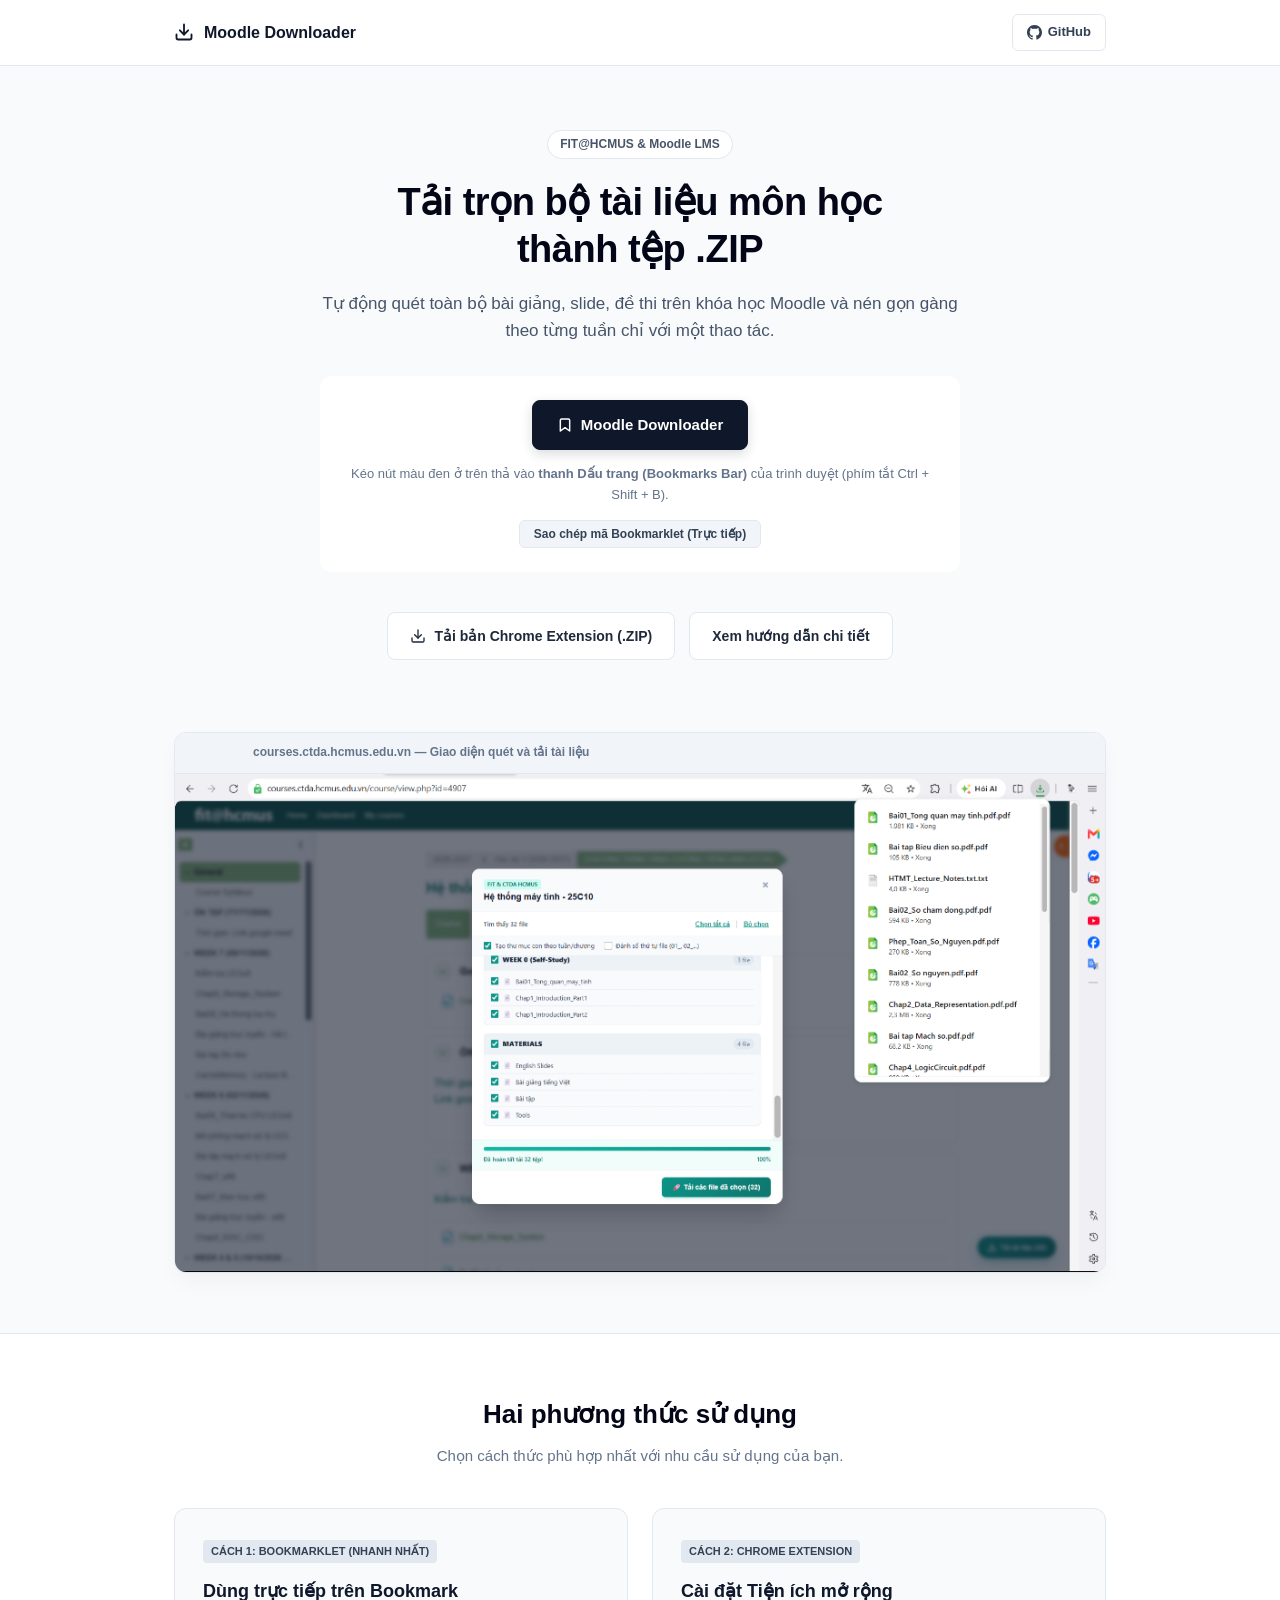
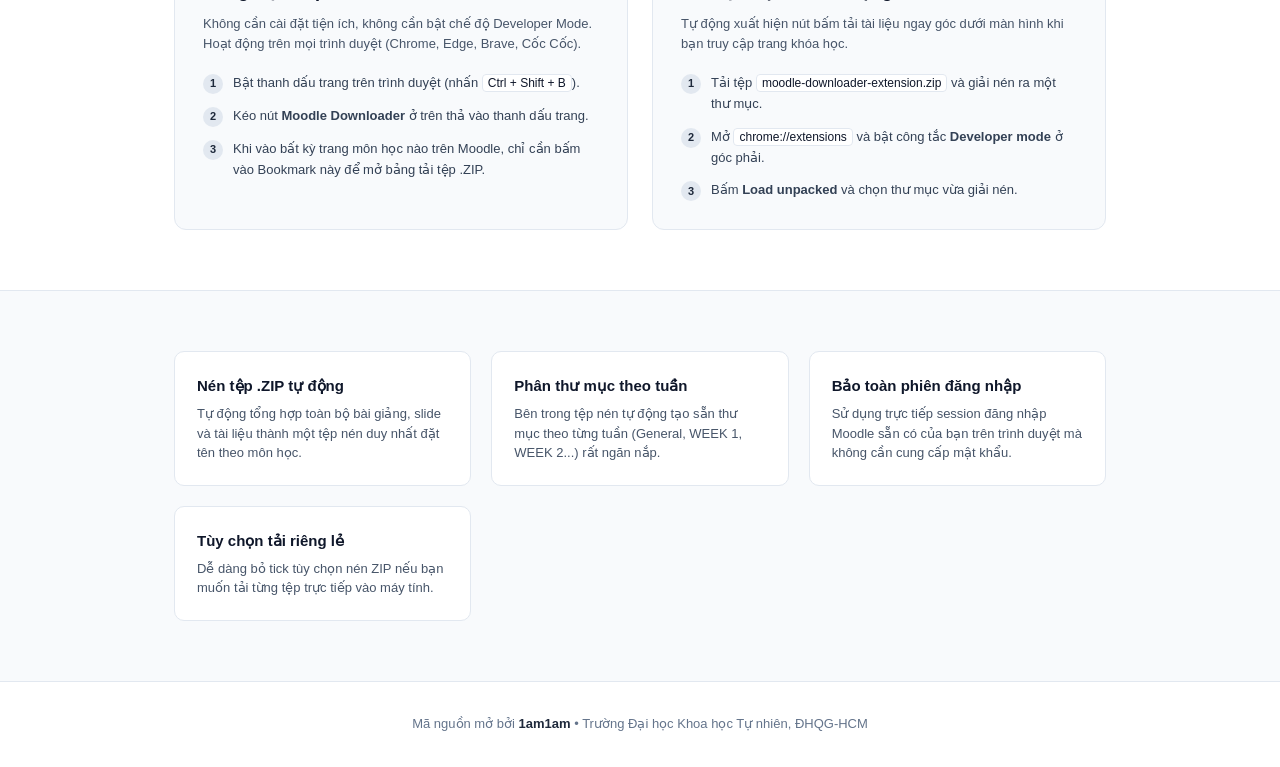
==== commit cf11ba38: "fix(bookmarklet): force clean modal render on click, prevent empty modal when extension is co-presen" ====
--- a/index.html
+++ b/index.html
@@ -130,6 +130,77 @@
       margin: 0 auto 32px;
     }
 
+    /* Bookmarklet draggable box */
+    .bookmarklet-box {
+      max-width: 640px;
+      margin: 0 auto 40px;
+      background: #ffffff;
+      border: 1px dashed var(--slate-300);
+      border-radius: 12px;
+      padding: 24px;
+      display: flex;
+      flex-direction: column;
+      align-items: center;
+      gap: 14px;
+    }
+
+    .bookmarklet-item {
+      display: inline-flex;
+      align-items: center;
+      gap: 8px;
+      background: var(--slate-900);
+      color: #ffffff;
+      padding: 12px 24px;
+      border-radius: 8px;
+      border: 1px solid var(--slate-900);
+      font-size: 15px;
+      font-weight: 700;
+      cursor: grab;
+      user-select: none;
+      text-decoration: none;
+      box-shadow: 0 4px 12px rgba(15, 23, 42, 0.15);
+      transition: all 0.15s ease;
+    }
+
+    .bookmarklet-item:hover {
+      background: var(--slate-800);
+      transform: translateY(-2px);
+    }
+
+    .bookmarklet-item:active {
+      cursor: grabbing;
+    }
+
+    .bookmarklet-desc {
+      font-size: 13px;
+      color: var(--slate-500);
+      text-align: center;
+    }
+
+    .bookmarklet-actions {
+      display: flex;
+      gap: 12px;
+      flex-wrap: wrap;
+      justify-content: center;
+    }
+
+    .copy-link-btn {
+      background: var(--slate-100);
+      border: 1px solid var(--slate-200);
+      color: var(--slate-700);
+      font-size: 12px;
+      font-weight: 600;
+      cursor: pointer;
+      padding: 6px 14px;
+      border-radius: 6px;
+      transition: all 0.15s ease;
+    }
+
+    .copy-link-btn:hover {
+      background: var(--slate-200);
+      color: var(--slate-900);
+    }
+
     /* CTA Area */
     .cta-area {
       display: flex;
@@ -153,17 +224,6 @@
       transition: all 0.15s ease;
     }
 
-    .btn-dark {
-      background: var(--slate-900);
-      color: #ffffff;
-      border: 1px solid var(--slate-900);
-    }
-
-    .btn-dark:hover {
-      background: var(--slate-800);
-      transform: translateY(-1px);
-    }
-
     .btn-light {
       background: #ffffff;
       color: var(--slate-800);
@@ -174,59 +234,6 @@
       background: var(--slate-100);
       border-color: var(--slate-300);
       transform: translateY(-1px);
-    }
-
-    /* Bookmarklet draggable box */
-    .bookmarklet-box {
-      max-width: 620px;
-      margin: 0 auto 48px;
-      background: #ffffff;
-      border: 1px dashed var(--slate-300);
-      border-radius: 10px;
-      padding: 18px 24px;
-      display: flex;
-      flex-direction: column;
-      align-items: center;
-      gap: 12px;
-    }
-
-    .bookmarklet-item {
-      display: inline-flex;
-      align-items: center;
-      gap: 8px;
-      background: var(--slate-100);
-      color: var(--slate-900);
-      padding: 10px 20px;
-      border-radius: 6px;
-      border: 1px solid var(--slate-300);
-      font-size: 14px;
-      font-weight: 700;
-      cursor: grab;
-      user-select: none;
-      text-decoration: none;
-    }
-
-    .bookmarklet-item:hover {
-      background: var(--slate-200);
-    }
-
-    .bookmarklet-item:active {
-      cursor: grabbing;
-    }
-
-    .bookmarklet-desc {
-      font-size: 13px;
-      color: var(--slate-500);
-    }
-
-    .copy-link-btn {
-      background: none;
-      border: none;
-      color: var(--blue-600);
-      font-size: 12px;
-      font-weight: 600;
-      cursor: pointer;
-      text-decoration: underline;
     }
 
     /* Demo Preview Card */
@@ -471,22 +478,24 @@
           <span>Moodle Downloader</span>
         </a>
         <div class="bookmarklet-desc">
-          Kéo nút trên vào <strong>thanh Dấu trang (Bookmarks Bar)</strong> của trình duyệt (phím tắt <code>Ctrl + Shift + B</code>).
-        </div>
-        <button id="copy-bm-btn" class="copy-link-btn">Sao chép mã Bookmarklet vào bộ nhớ tạm</button>
+          Kéo nút màu đen ở trên thả vào <strong>thanh Dấu trang (Bookmarks Bar)</strong> của trình duyệt (phím tắt <code>Ctrl + Shift + B</code>).
+        </div>
+        <div class="bookmarklet-actions">
+          <button id="copy-bm-btn" class="copy-link-btn">Sao chép mã Bookmarklet (Trực tiếp)</button>
+        </div>
       </div>
 
       <div class="cta-area">
-        <a href="moodle-downloader-extension.zip" class="btn btn-dark" download>
+        <a href="moodle-downloader-extension.zip" class="btn btn-light" download>
           <svg width="16" height="16" viewBox="0 0 24 24" fill="none" stroke="currentColor" stroke-width="2" stroke-linecap="round" stroke-linejoin="round">
             <path d="M21 15v4a2 2 0 0 1-2 2H5a2 2 0 0 1-2-2v-4"></path>
             <polyline points="7 10 12 15 17 10"></polyline>
             <line x1="12" y1="15" x2="12" y2="3"></line>
           </svg>
-          <span>Tải Chrome Extension (.ZIP)</span>
+          <span>Tải bản Chrome Extension (.ZIP)</span>
         </a>
         <a href="#instructions" class="btn btn-light">
-          <span>Xem hướng dẫn cài đặt</span>
+          <span>Xem hướng dẫn chi tiết</span>
         </a>
       </div>
     </div>
@@ -500,7 +509,7 @@
           <div class="window-dot"></div>
           <div class="window-dot"></div>
           <div class="window-dot"></div>
-          <span class="window-title">courses.ctda.hcmus.edu.vn — Giao diện Moodle khóa học</span>
+          <span class="window-title">courses.ctda.hcmus.edu.vn — Giao diện quét và tải tài liệu</span>
         </div>
         <div class="window-body">
           <img src="screenshot.png" alt="Giao diện khóa học Moodle HCMUS">
@@ -563,7 +572,7 @@
     </div>
   </section>
 
-  <!-- Features Grid -->
+  <!-- Features Section -->
   <section class="features-section">
     <div class="container">
       <div class="feat-grid">
@@ -598,7 +607,7 @@
     document.getElementById("copy-bm-btn").addEventListener("click", function() {
       const code = document.getElementById("bm-link").getAttribute("href");
       navigator.clipboard.writeText(code).then(function() {
-        alert("Đã sao chép mã Bookmarklet vào bộ nhớ tạm! Bạn có thể tạo dấu trang mới và dán vào ô URL.");
+        alert("Đã sao chép mã Bookmarklet vào bộ nhớ tạm! Bạn có thể tạo dấu trang mới trên trình duyệt và dán vào ô URL.");
       });
     });
   </script>
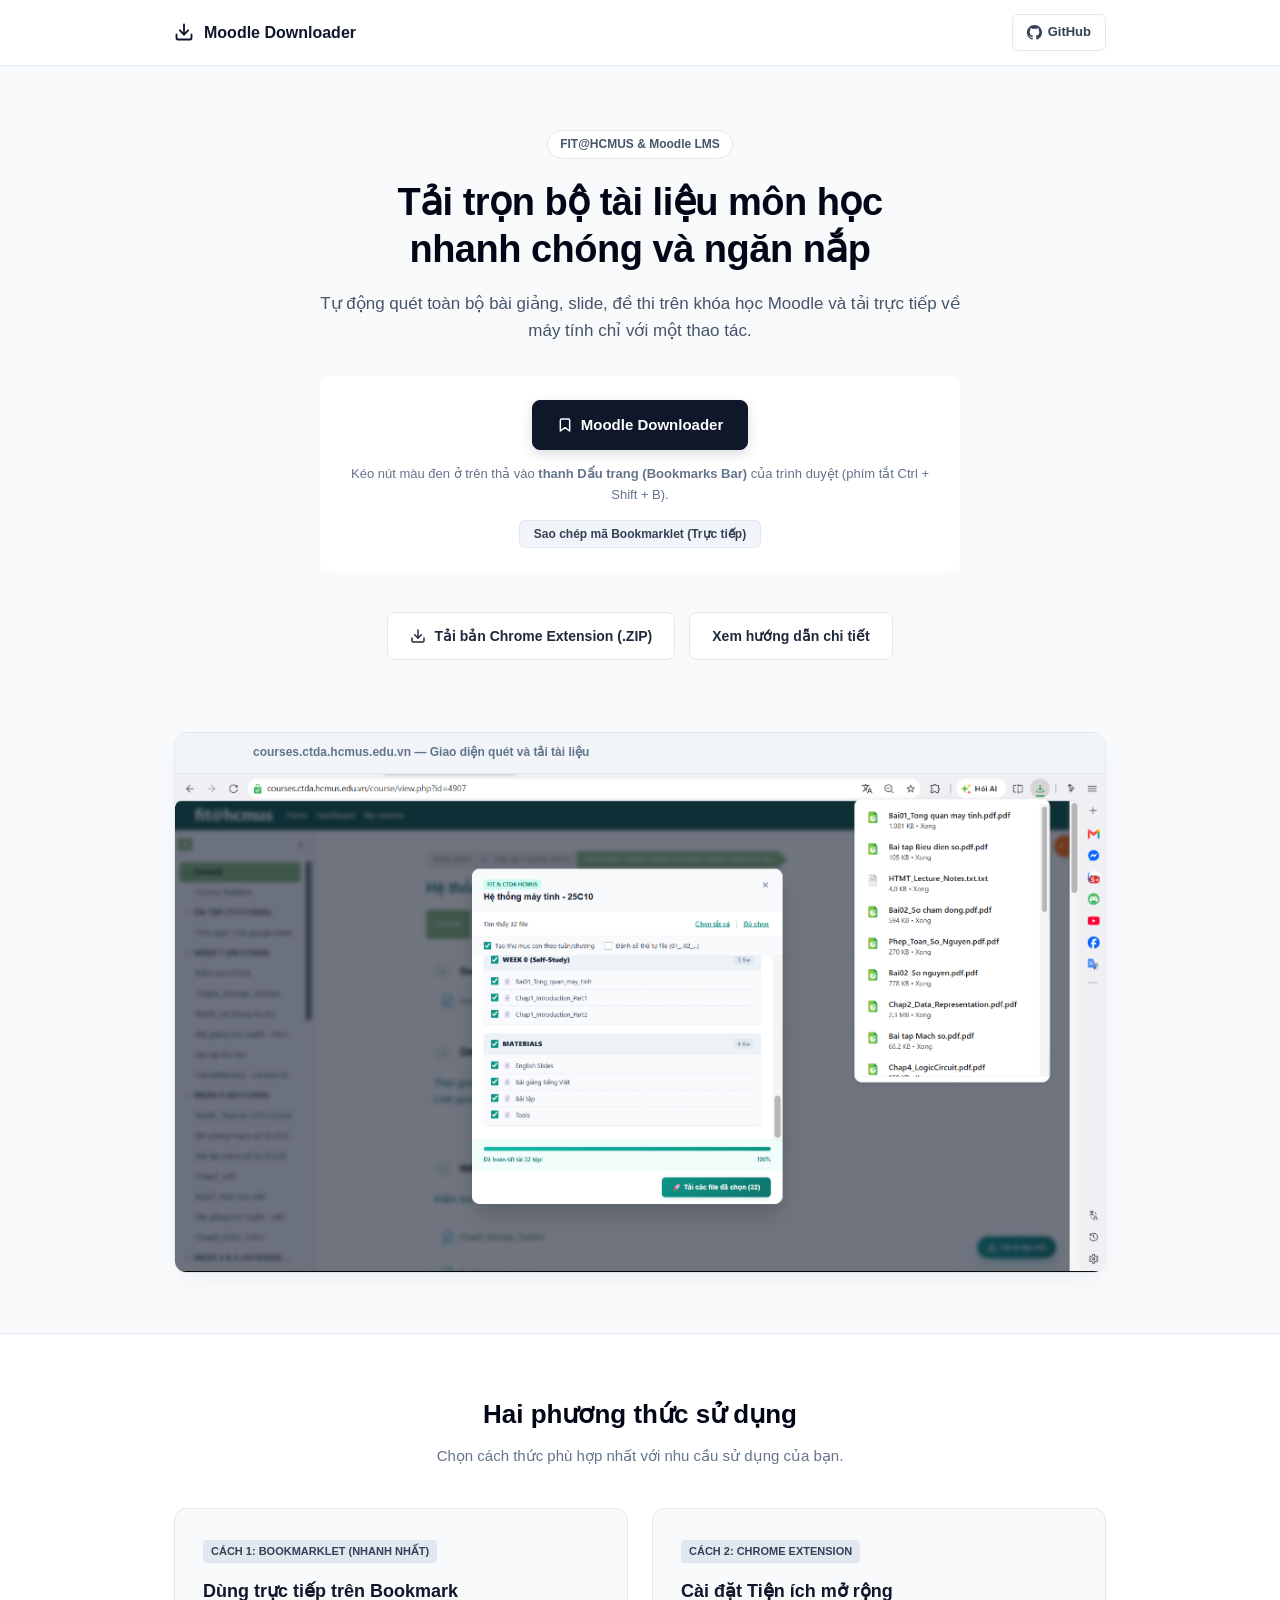
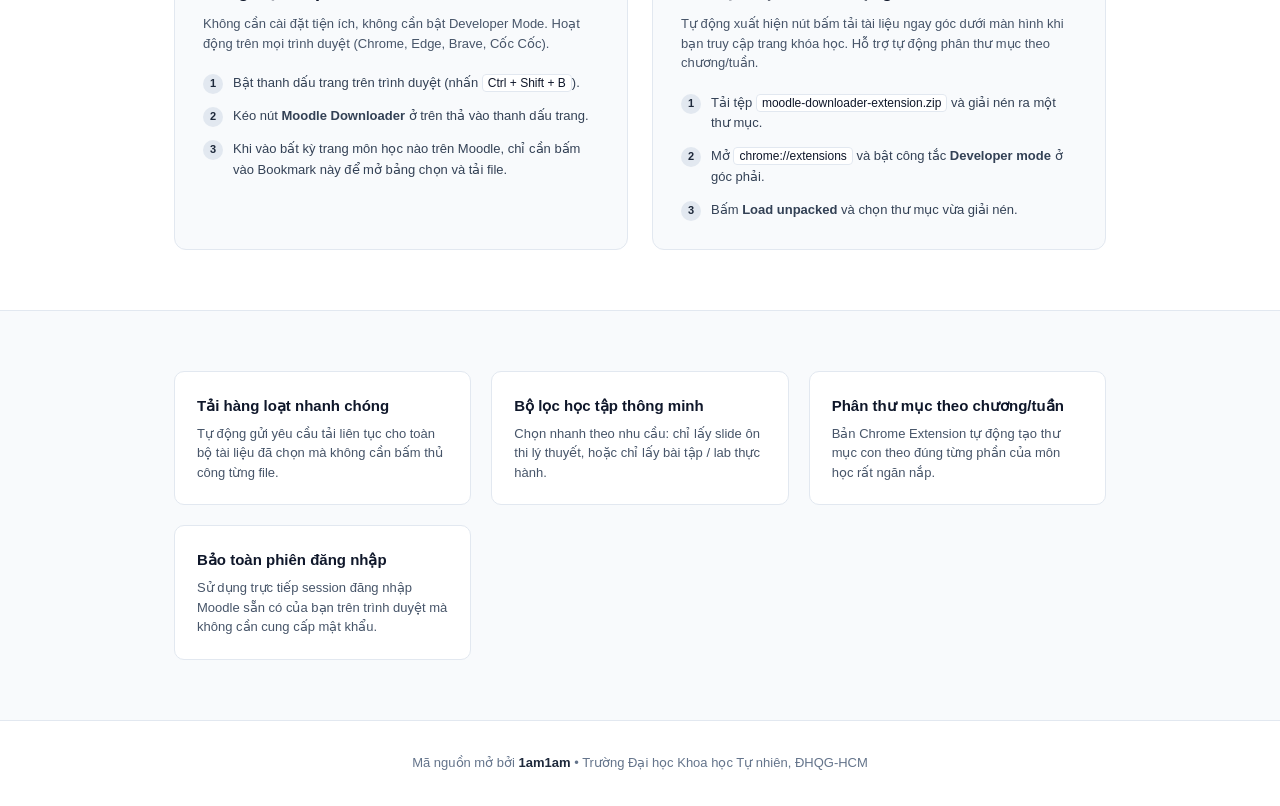
==== commit 28de107c: "refactor: remove zip compression completely and switch bookmarklet to native direct downloads" ====
--- a/index.html
+++ b/index.html
@@ -466,8 +466,8 @@
   <section class="hero">
     <div class="container">
       <div class="badge-pill">FIT@HCMUS & Moodle LMS</div>
-      <h1>Tải trọn bộ tài liệu môn học<br>thành tệp .ZIP</h1>
-      <p>Tự động quét toàn bộ bài giảng, slide, đề thi trên khóa học Moodle và nén gọn gàng theo từng tuần chỉ với một thao tác.</p>
+      <h1>Tải trọn bộ tài liệu môn học<br>nhanh chóng và ngăn nắp</h1>
+      <p>Tự động quét toàn bộ bài giảng, slide, đề thi trên khóa học Moodle và tải trực tiếp về máy tính chỉ với một thao tác.</p>
 
       <!-- Bookmarklet CTA -->
       <div class="bookmarklet-box">
@@ -487,7 +487,7 @@
 
       <div class="cta-area">
         <a href="moodle-downloader-extension.zip" class="btn btn-light" download>
-          <svg width="16" height="16" viewBox="0 0 24 24" fill="none" stroke="currentColor" stroke-width="2" stroke-linecap="round" stroke-linejoin="round">
+          <svg width="16" height="16" viewBox="0 0 24 24" fill="none" stroke="currentColor" stroke-width="2.2" stroke-linecap="round" stroke-linejoin="round">
             <path d="M21 15v4a2 2 0 0 1-2 2H5a2 2 0 0 1-2-2v-4"></path>
             <polyline points="7 10 12 15 17 10"></polyline>
             <line x1="12" y1="15" x2="12" y2="3"></line>
@@ -531,7 +531,7 @@
         <div class="method-card">
           <span class="method-badge">Cách 1: Bookmarklet (Nhanh nhất)</span>
           <h3>Dùng trực tiếp trên Bookmark</h3>
-          <p>Không cần cài đặt tiện ích, không cần bật chế độ Developer Mode. Hoạt động trên mọi trình duyệt (Chrome, Edge, Brave, Cốc Cốc).</p>
+          <p>Không cần cài đặt tiện ích, không cần bật Developer Mode. Hoạt động trên mọi trình duyệt (Chrome, Edge, Brave, Cốc Cốc).</p>
           <ul class="steps-list">
             <li class="step-entry">
               <span class="step-idx">1</span>
@@ -543,7 +543,7 @@
             </li>
             <li class="step-entry">
               <span class="step-idx">3</span>
-              <span>Khi vào bất kỳ trang môn học nào trên Moodle, chỉ cần bấm vào Bookmark này để mở bảng tải tệp .ZIP.</span>
+              <span>Khi vào bất kỳ trang môn học nào trên Moodle, chỉ cần bấm vào Bookmark này để mở bảng chọn và tải file.</span>
             </li>
           </ul>
         </div>
@@ -552,7 +552,7 @@
         <div class="method-card">
           <span class="method-badge">Cách 2: Chrome Extension</span>
           <h3>Cài đặt Tiện ích mở rộng</h3>
-          <p>Tự động xuất hiện nút bấm tải tài liệu ngay góc dưới màn hình khi bạn truy cập trang khóa học.</p>
+          <p>Tự động xuất hiện nút bấm tải tài liệu ngay góc dưới màn hình khi bạn truy cập trang khóa học. Hỗ trợ tự động phân thư mục theo chương/tuần.</p>
           <ul class="steps-list">
             <li class="step-entry">
               <span class="step-idx">1</span>
@@ -577,20 +577,20 @@
     <div class="container">
       <div class="feat-grid">
         <div class="feat-card">
-          <h4>Nén tệp .ZIP tự động</h4>
-          <p>Tự động tổng hợp toàn bộ bài giảng, slide và tài liệu thành một tệp nén duy nhất đặt tên theo môn học.</p>
+          <h4>Tải hàng loạt nhanh chóng</h4>
+          <p>Tự động gửi yêu cầu tải liên tục cho toàn bộ tài liệu đã chọn mà không cần bấm thủ công từng file.</p>
         </div>
         <div class="feat-card">
-          <h4>Phân thư mục theo tuần</h4>
-          <p>Bên trong tệp nén tự động tạo sẵn thư mục theo từng tuần (General, WEEK 1, WEEK 2...) rất ngăn nắp.</p>
+          <h4>Bộ lọc học tập thông minh</h4>
+          <p>Chọn nhanh theo nhu cầu: chỉ lấy slide ôn thi lý thuyết, hoặc chỉ lấy bài tập / lab thực hành.</p>
+        </div>
+        <div class="feat-card">
+          <h4>Phân thư mục theo chương/tuần</h4>
+          <p>Bản Chrome Extension tự động tạo thư mục con theo đúng từng phần của môn học rất ngăn nắp.</p>
         </div>
         <div class="feat-card">
           <h4>Bảo toàn phiên đăng nhập</h4>
           <p>Sử dụng trực tiếp session đăng nhập Moodle sẵn có của bạn trên trình duyệt mà không cần cung cấp mật khẩu.</p>
-        </div>
-        <div class="feat-card">
-          <h4>Tùy chọn tải riêng lẻ</h4>
-          <p>Dễ dàng bỏ tick tùy chọn nén ZIP nếu bạn muốn tải từng tệp trực tiếp vào máy tính.</p>
         </div>
       </div>
     </div>
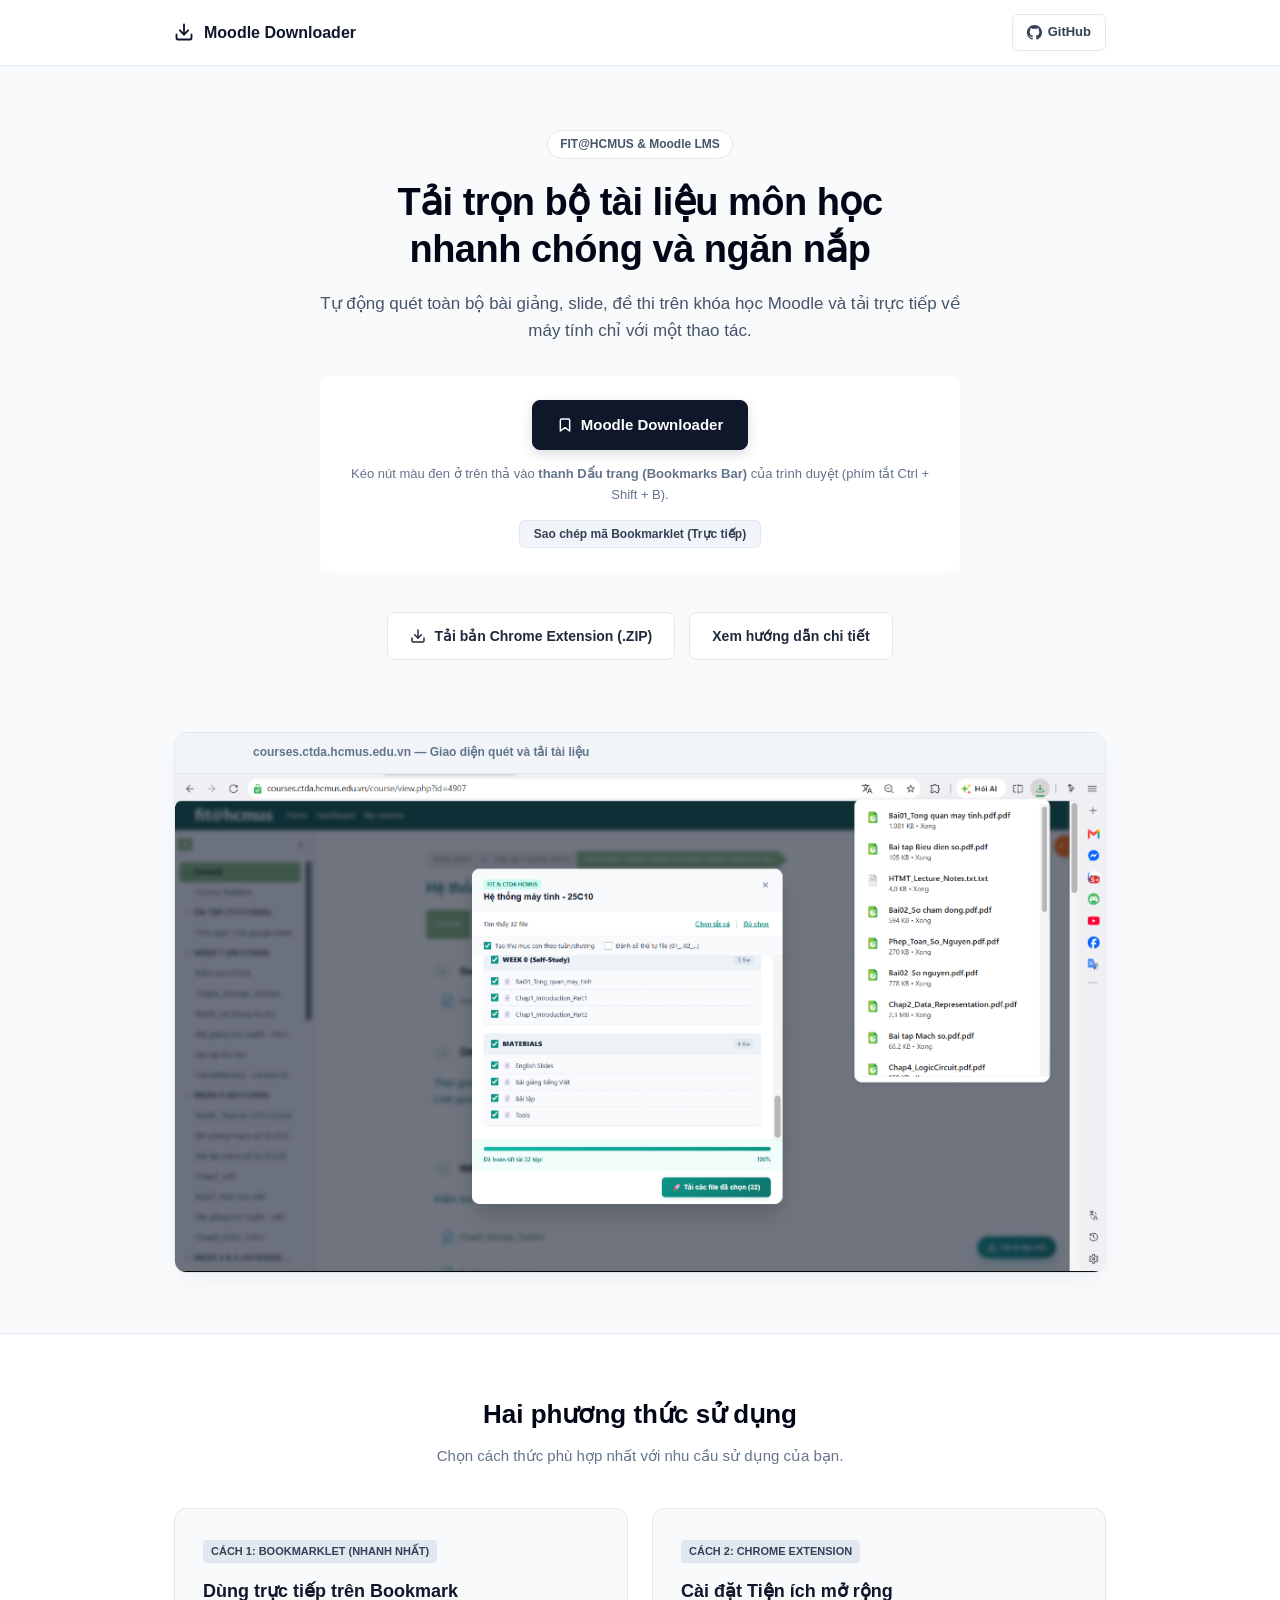
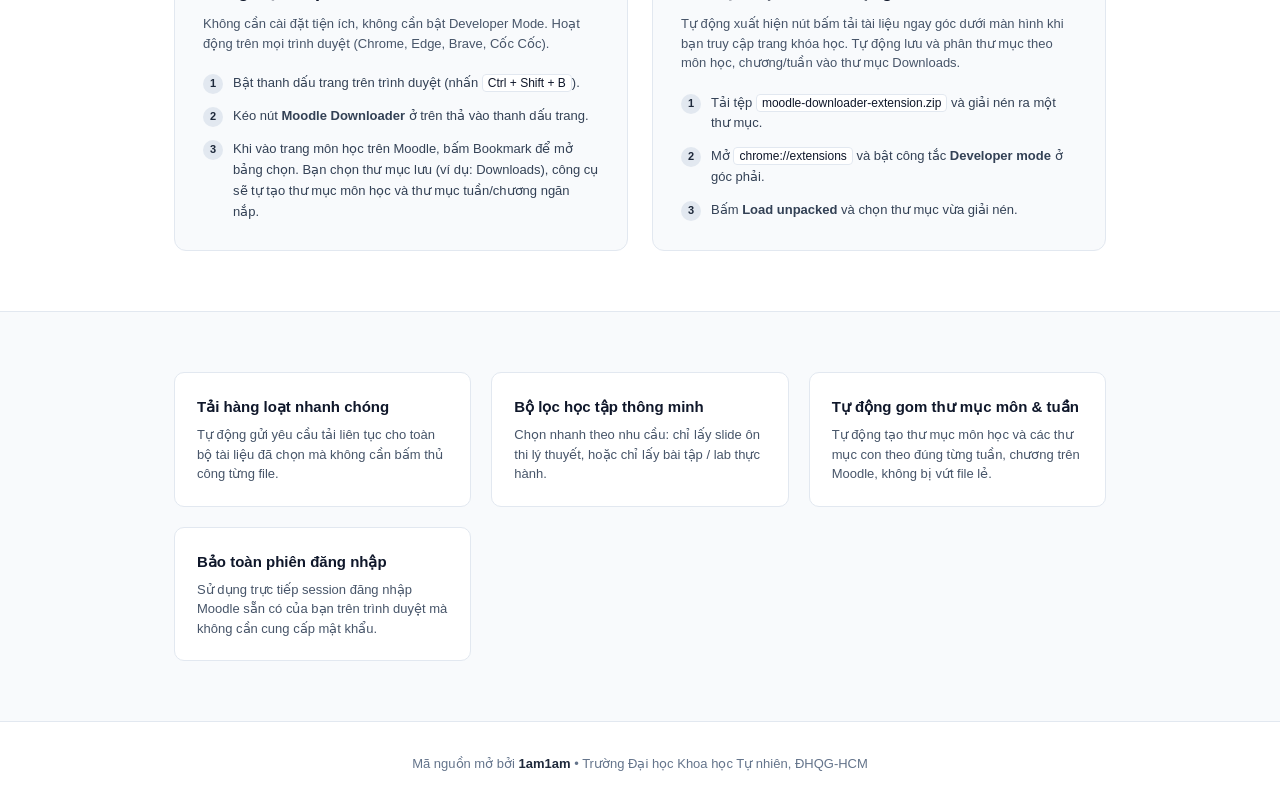
==== commit 22f0f3a9: "feat: organize downloaded files into course and week folders with File System Access API" ====
--- a/index.html
+++ b/index.html
@@ -543,7 +543,7 @@
             </li>
             <li class="step-entry">
               <span class="step-idx">3</span>
-              <span>Khi vào bất kỳ trang môn học nào trên Moodle, chỉ cần bấm vào Bookmark này để mở bảng chọn và tải file.</span>
+              <span>Khi vào trang môn học trên Moodle, bấm Bookmark để mở bảng chọn. Bạn chọn thư mục lưu (ví dụ: Downloads), công cụ sẽ tự tạo thư mục môn học và thư mục tuần/chương ngăn nắp.</span>
             </li>
           </ul>
         </div>
@@ -552,7 +552,7 @@
         <div class="method-card">
           <span class="method-badge">Cách 2: Chrome Extension</span>
           <h3>Cài đặt Tiện ích mở rộng</h3>
-          <p>Tự động xuất hiện nút bấm tải tài liệu ngay góc dưới màn hình khi bạn truy cập trang khóa học. Hỗ trợ tự động phân thư mục theo chương/tuần.</p>
+          <p>Tự động xuất hiện nút bấm tải tài liệu ngay góc dưới màn hình khi bạn truy cập trang khóa học. Tự động lưu và phân thư mục theo môn học, chương/tuần vào thư mục Downloads.</p>
           <ul class="steps-list">
             <li class="step-entry">
               <span class="step-idx">1</span>
@@ -585,8 +585,8 @@
           <p>Chọn nhanh theo nhu cầu: chỉ lấy slide ôn thi lý thuyết, hoặc chỉ lấy bài tập / lab thực hành.</p>
         </div>
         <div class="feat-card">
-          <h4>Phân thư mục theo chương/tuần</h4>
-          <p>Bản Chrome Extension tự động tạo thư mục con theo đúng từng phần của môn học rất ngăn nắp.</p>
+          <h4>Tự động gom thư mục môn & tuần</h4>
+          <p>Tự động tạo thư mục môn học và các thư mục con theo đúng từng tuần, chương trên Moodle, không bị vứt file lẻ.</p>
         </div>
         <div class="feat-card">
           <h4>Bảo toàn phiên đăng nhập</h4>
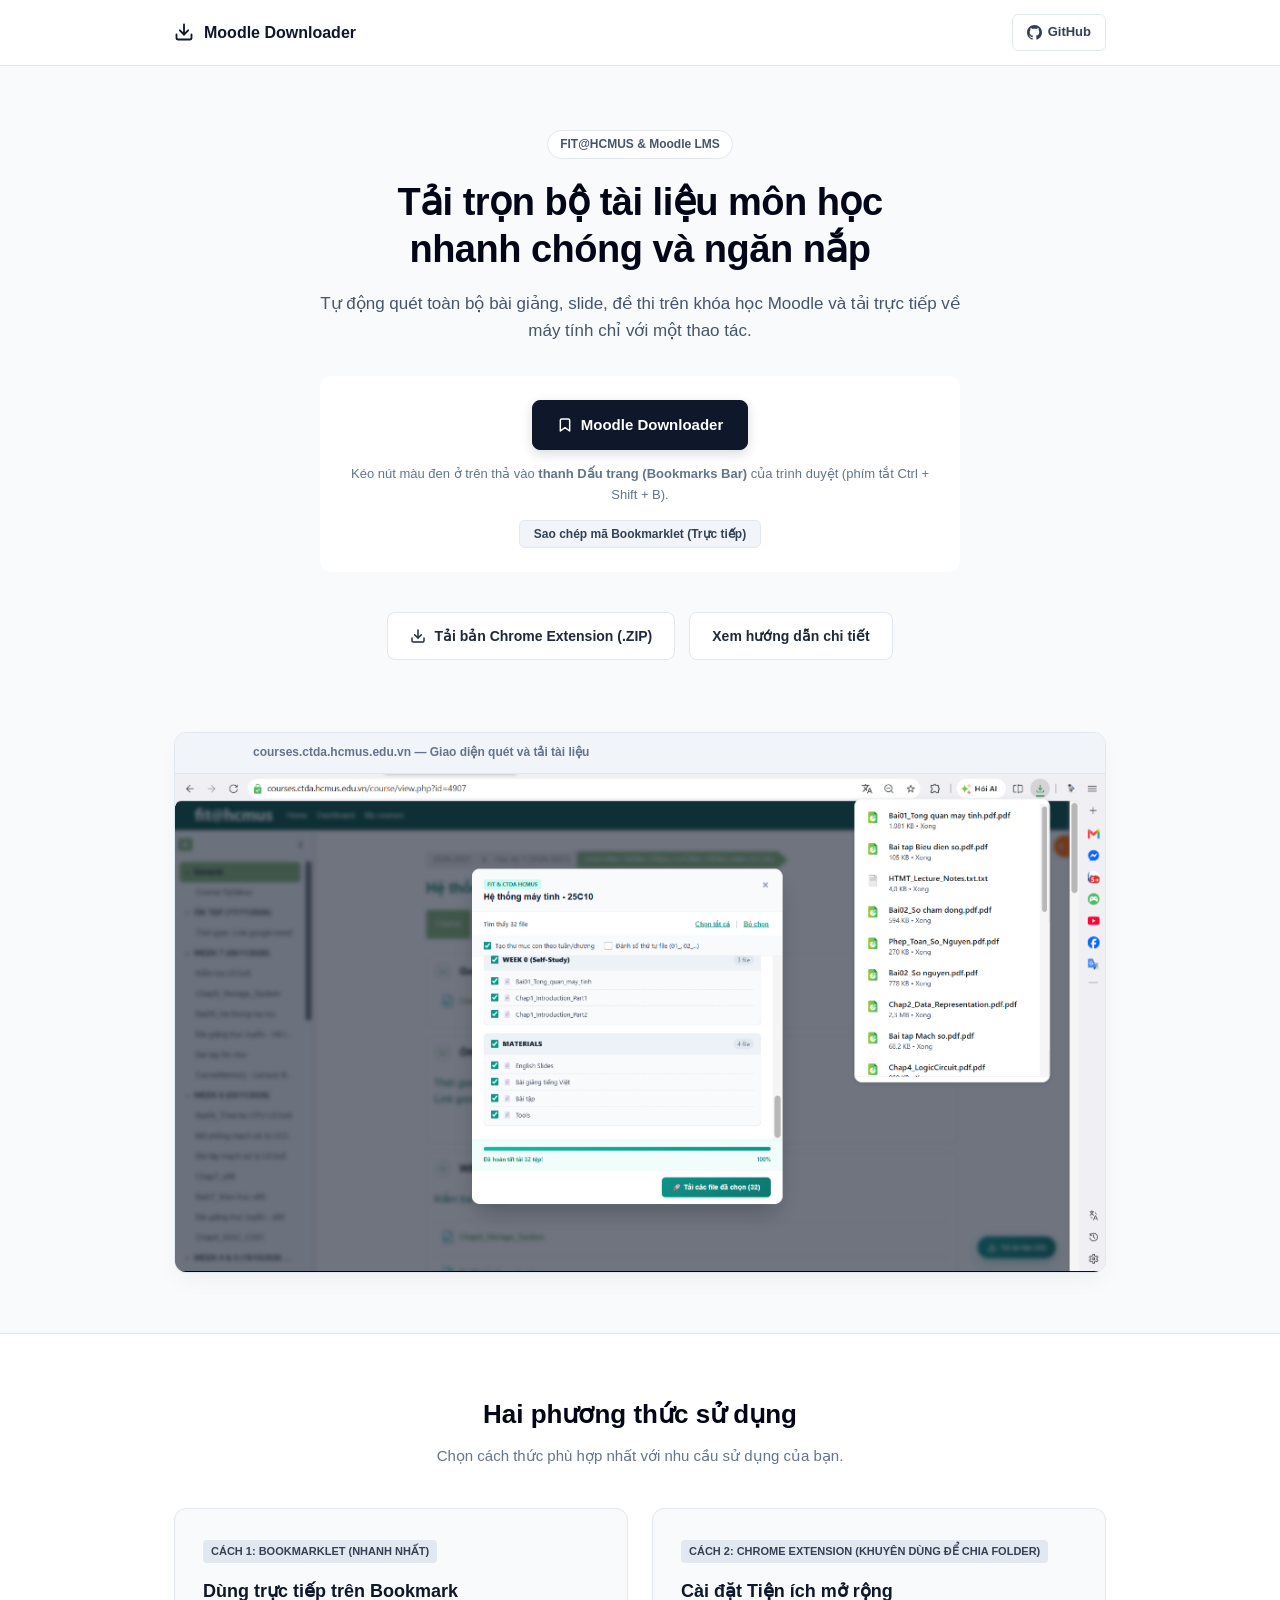
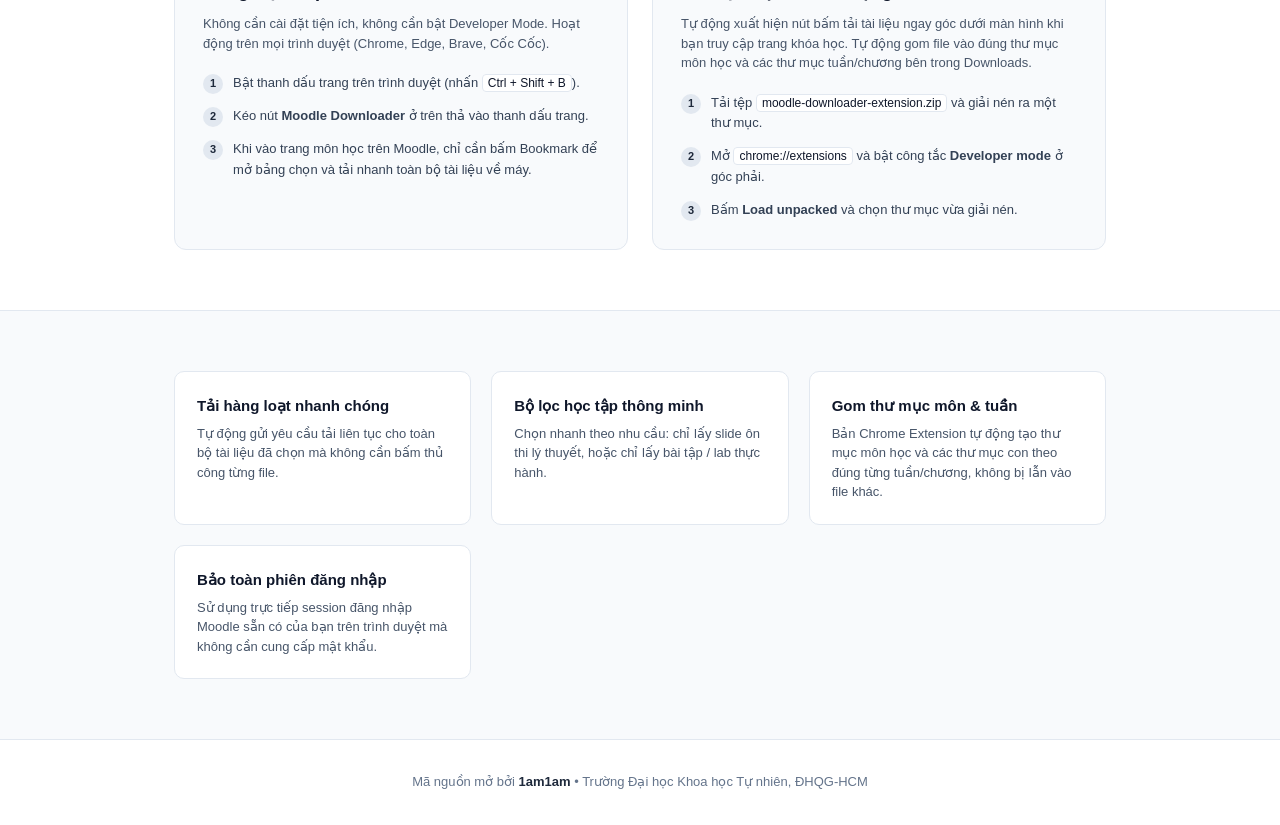
==== commit f83180a1: "fix(bookmarklet): remove showDirectoryPicker to restore reliable direct downloading" ====
--- a/index.html
+++ b/index.html
@@ -543,16 +543,16 @@
             </li>
             <li class="step-entry">
               <span class="step-idx">3</span>
-              <span>Khi vào trang môn học trên Moodle, bấm Bookmark để mở bảng chọn. Bạn chọn thư mục lưu (ví dụ: Downloads), công cụ sẽ tự tạo thư mục môn học và thư mục tuần/chương ngăn nắp.</span>
+              <span>Khi vào trang môn học trên Moodle, chỉ cần bấm Bookmark để mở bảng chọn và tải nhanh toàn bộ tài liệu về máy.</span>
             </li>
           </ul>
         </div>
 
         <!-- Method 2: Extension -->
         <div class="method-card">
-          <span class="method-badge">Cách 2: Chrome Extension</span>
+          <span class="method-badge">Cách 2: Chrome Extension (Khuyên dùng để chia folder)</span>
           <h3>Cài đặt Tiện ích mở rộng</h3>
-          <p>Tự động xuất hiện nút bấm tải tài liệu ngay góc dưới màn hình khi bạn truy cập trang khóa học. Tự động lưu và phân thư mục theo môn học, chương/tuần vào thư mục Downloads.</p>
+          <p>Tự động xuất hiện nút bấm tải tài liệu ngay góc dưới màn hình khi bạn truy cập trang khóa học. Tự động gom file vào đúng thư mục môn học và các thư mục tuần/chương bên trong Downloads.</p>
           <ul class="steps-list">
             <li class="step-entry">
               <span class="step-idx">1</span>
@@ -585,8 +585,8 @@
           <p>Chọn nhanh theo nhu cầu: chỉ lấy slide ôn thi lý thuyết, hoặc chỉ lấy bài tập / lab thực hành.</p>
         </div>
         <div class="feat-card">
-          <h4>Tự động gom thư mục môn & tuần</h4>
-          <p>Tự động tạo thư mục môn học và các thư mục con theo đúng từng tuần, chương trên Moodle, không bị vứt file lẻ.</p>
+          <h4>Gom thư mục môn & tuần</h4>
+          <p>Bản Chrome Extension tự động tạo thư mục môn học và các thư mục con theo đúng từng tuần/chương, không bị lẫn vào file khác.</p>
         </div>
         <div class="feat-card">
           <h4>Bảo toàn phiên đăng nhập</h4>
